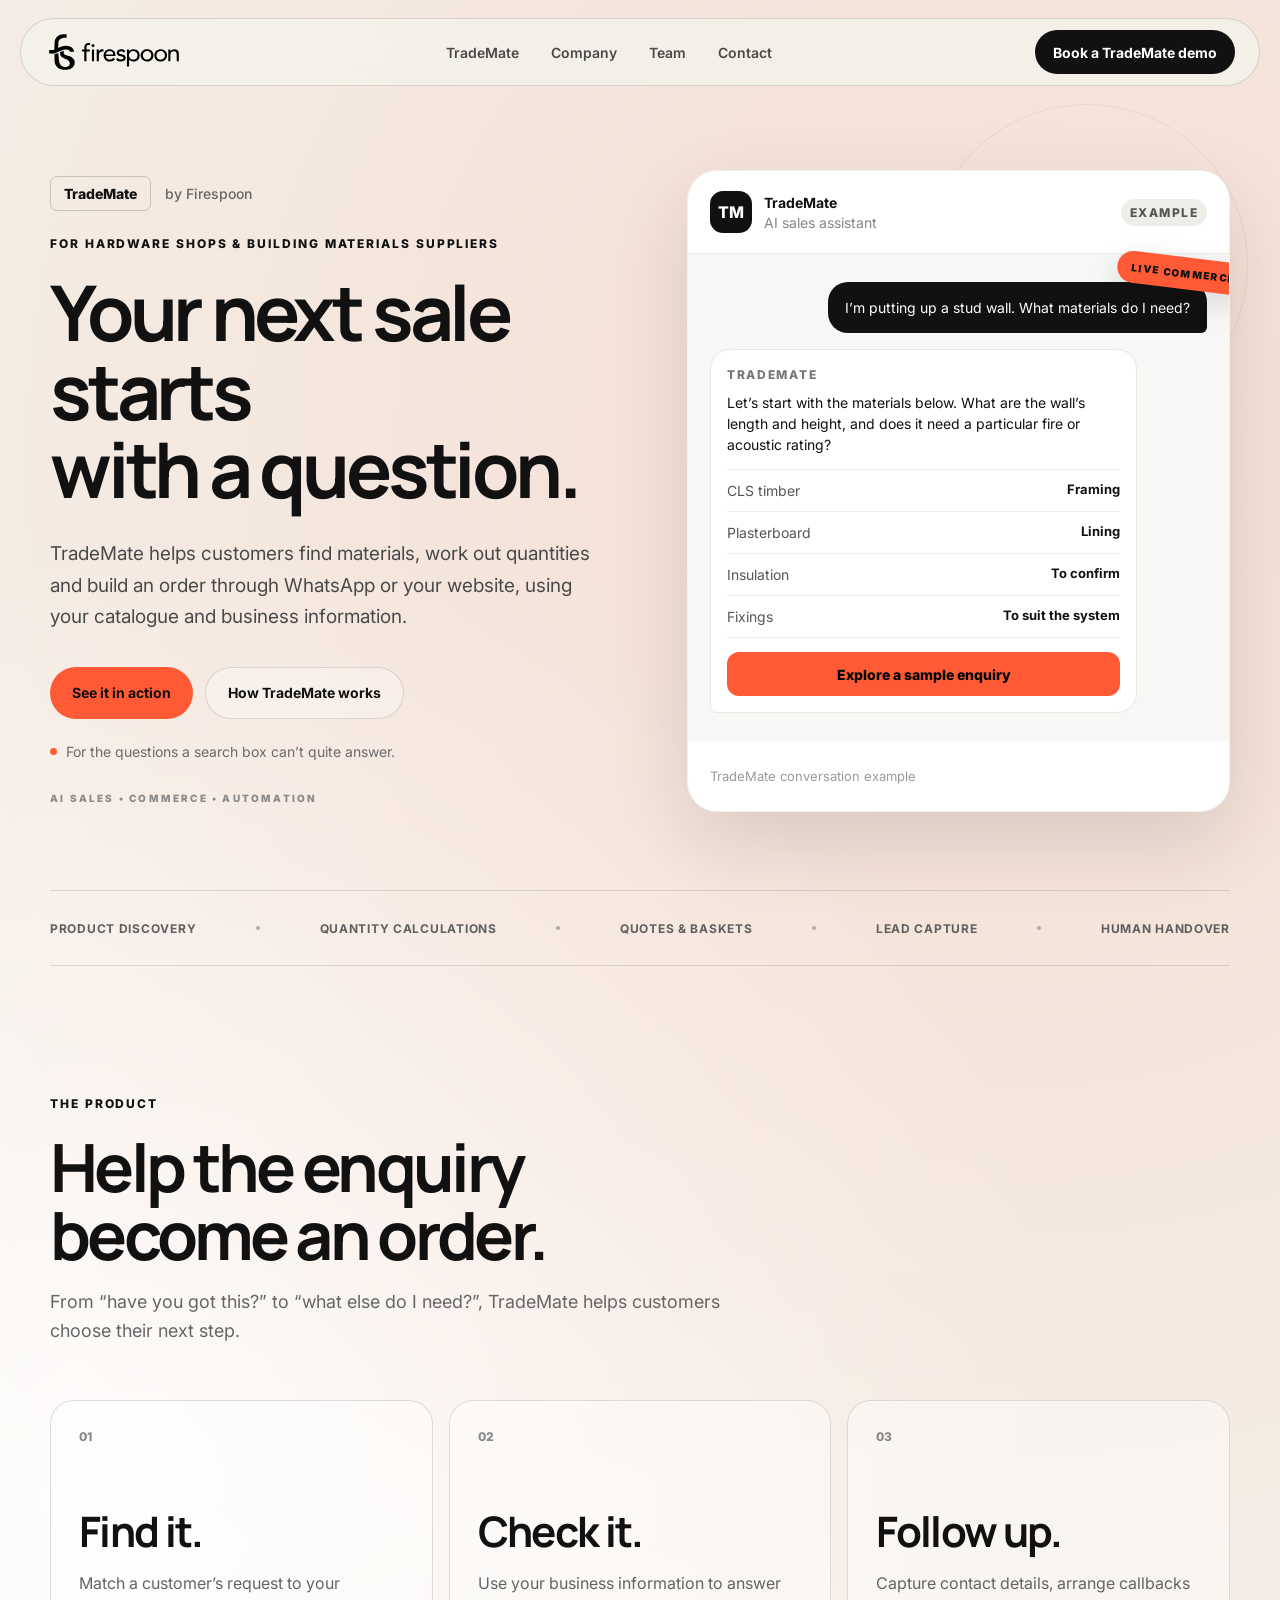
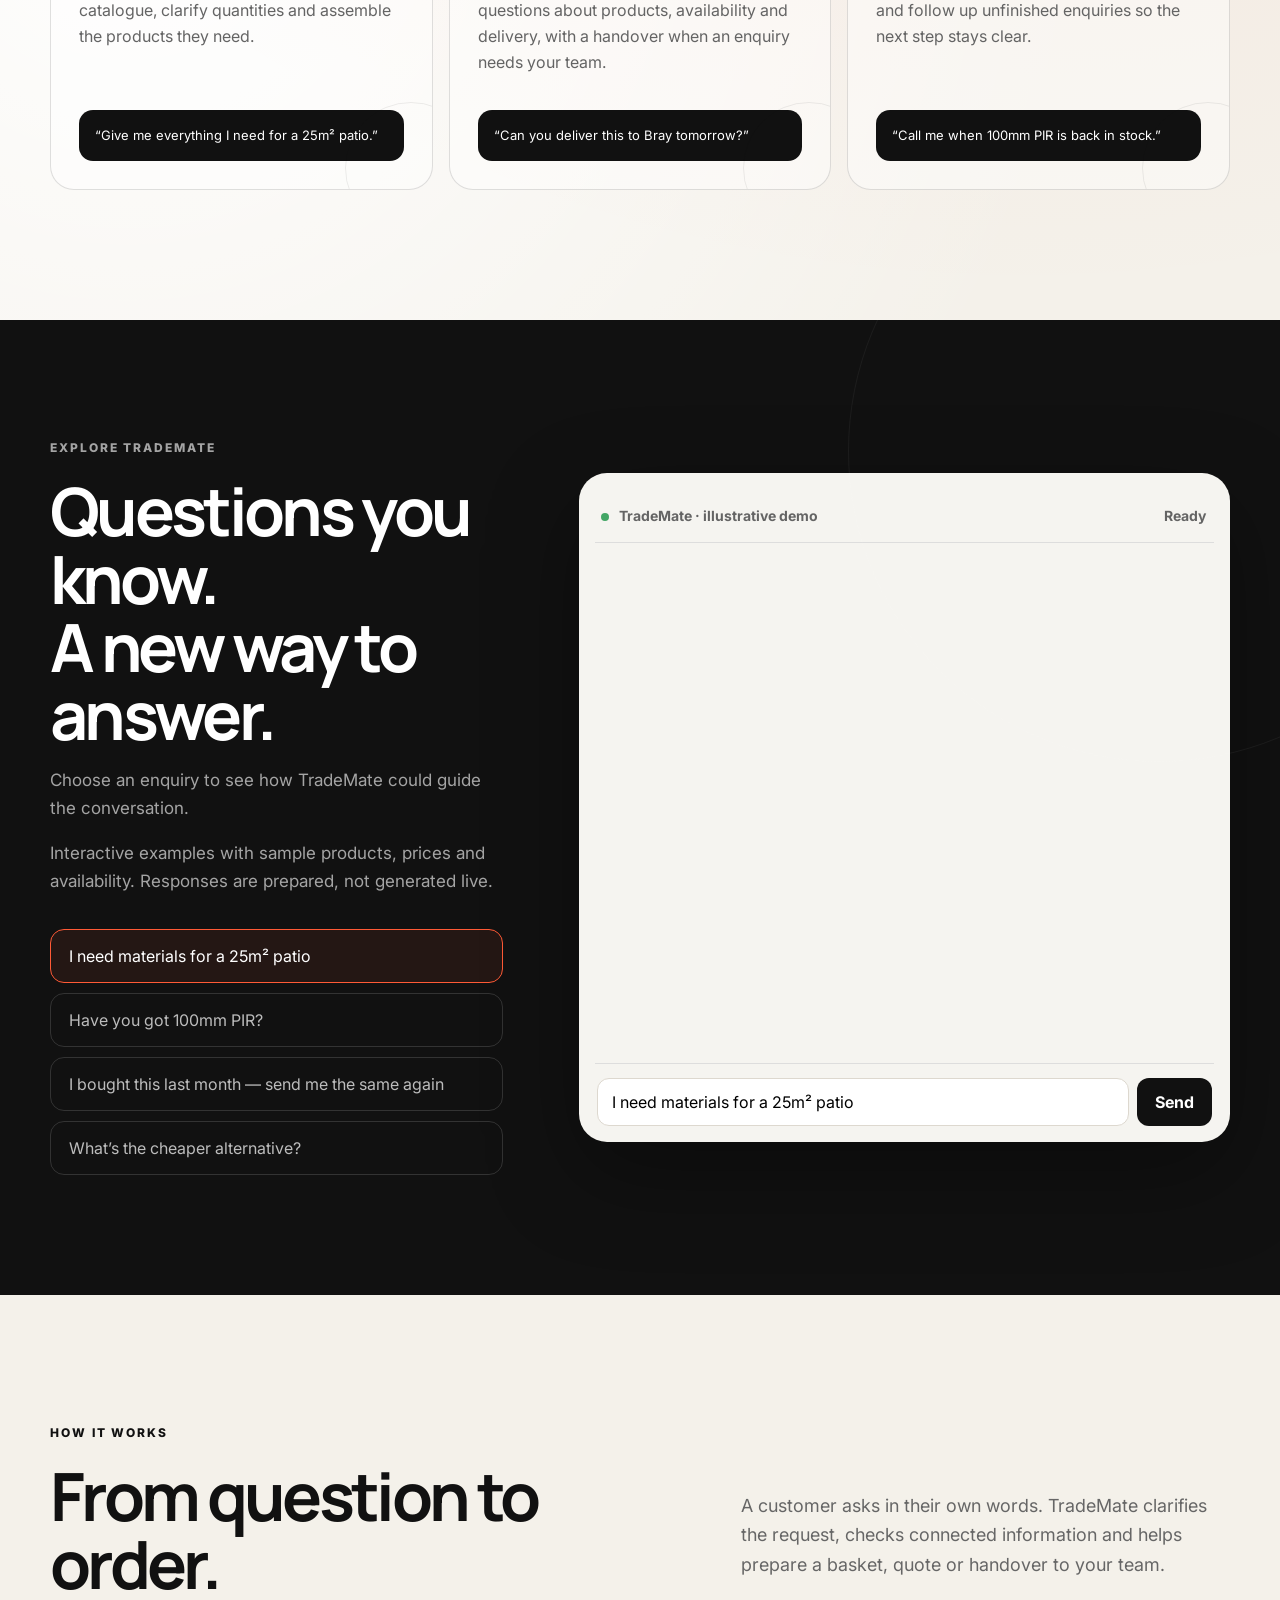
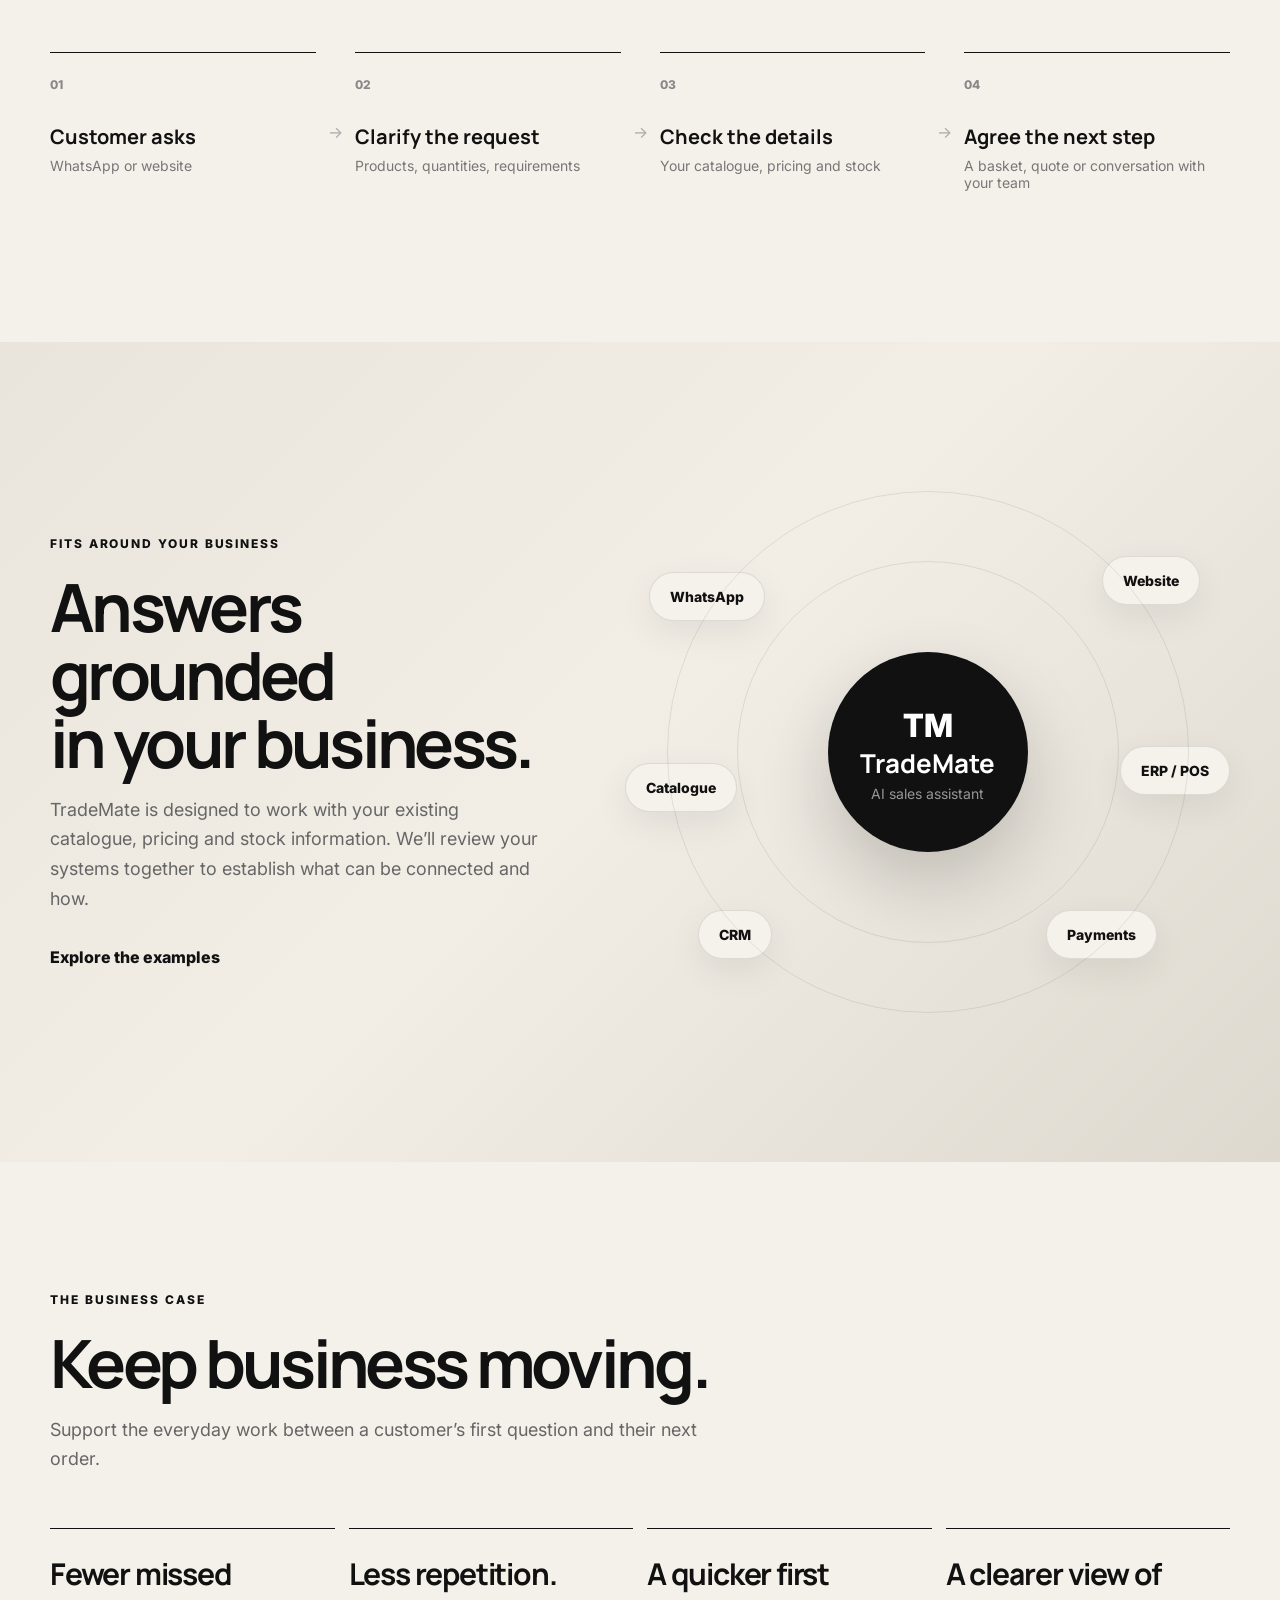
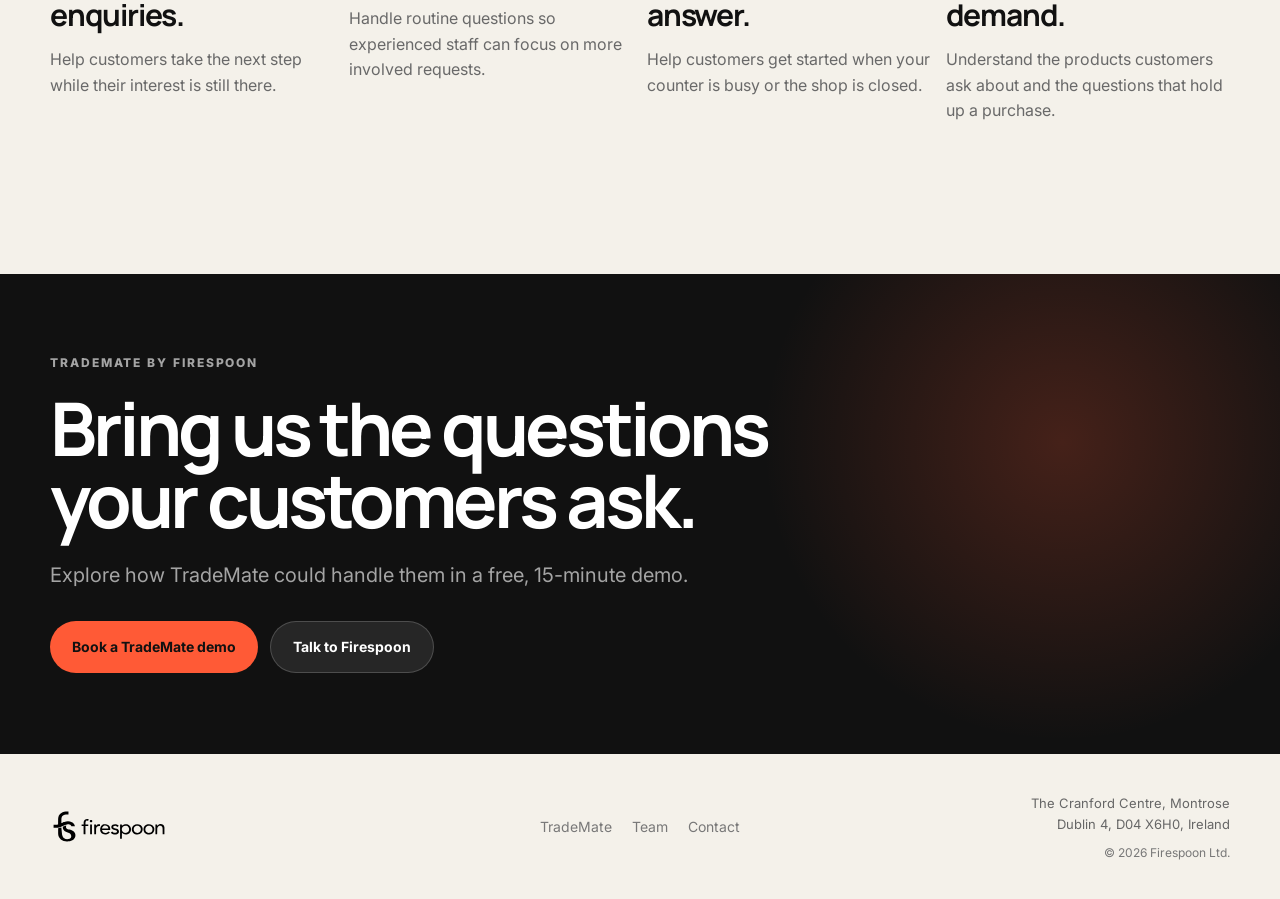
==== trademate/index.html @ 1d1a29d9 "Add files via upload" ====
<!doctype html><html lang="en"><head><meta charset="utf-8"><meta name="viewport" content="width=device-width,initial-scale=1"><title>TradeMate by Firespoon — Make every trade easier</title><meta name="description" content="TradeMate is Firespoon’s AI sales assistant for hardware shops and building materials suppliers. Explore product discovery, enquiries and assisted ordering."><link rel="icon" href="/firespoon-logo.svg" type="image/svg+xml"><link rel="preconnect" href="https://fonts.googleapis.com"><link rel="preconnect" href="https://fonts.gstatic.com" crossorigin><link href="https://fonts.googleapis.com/css2?family=Inter:wght@400;500;600;700;800&family=Manrope:wght@600;700;800&display=swap" rel="stylesheet"><link rel="stylesheet" href="/styles.css"></head><body><a class="skip-link" href="#top">Skip to content</a><header class="site-header"><a class="brand" href="/" aria-label="Firespoon home"><img src="/firespoon-wordmark.svg" alt="Firespoon" width="138" height="43"></a><nav class="nav" aria-label="Primary navigation"><a href="/trademate/">TradeMate</a><a href="/#company">Company</a><a href="/#team">Team</a><a href="/#contact">Contact</a></nav><div class="header-actions"><button class="btn btn-dark btn-small js-open-demo-modal" type="button">Book a TradeMate demo</button><button class="menu-toggle" id="menu-toggle" type="button" aria-label="Toggle navigation" aria-expanded="false" aria-controls="mobile-menu"><span></span><span></span><span></span></button></div><div id="mobile-menu" class="mobile-menu" aria-hidden="true"><nav class="mobile-nav" aria-label="Mobile navigation"><a href="/trademate/" class="mobile-nav-link">TradeMate</a><a href="/#company" class="mobile-nav-link">Company</a><a href="/#team" class="mobile-nav-link">Team</a><a href="/#contact" class="mobile-nav-link">Contact</a><button class="btn btn-accent js-open-demo-modal" type="button">Book a TradeMate demo</button></nav></div></header><main id="top">
    <section class="hero shell product-hero">
      <div class="hero-copy reveal">
        <div class="product-nav"><span class="product-tag">TradeMate</span><a class="product-byline" href="/">by Firespoon</a></div><div class="eyebrow">For hardware shops &amp; building materials suppliers</div>
        <h1>Your next sale starts<br>with a question.</h1>
        <p class="hero-lede">TradeMate helps customers find materials, work out quantities and build an order through WhatsApp or your website, using your catalogue and business information.</p>
        <div class="hero-actions">
          <a class="btn btn-accent" href="#demo">See it in action</a>
          <a class="btn btn-ghost" href="#how">How TradeMate works</a>
        </div>
        <div class="hero-note"><span class="dot"></span> For the questions a search box can’t quite answer.</div>
      </div>

      <div class="conversation-card reveal reveal-delay" aria-label="TradeMate product conversation example">
        <div class="conversation-topbar">
          <div class="conversation-identity">
            <div class="avatar" style="color:white;font-weight:800">TM</div>
            <div><strong>TradeMate</strong><span>AI sales assistant</span></div>
          </div>
          <span class="live-badge">EXAMPLE</span>
        </div>
        <div class="chat-window">
          <div class="bubble customer">I’m putting up a stud wall. What materials do I need?</div>
          <div class="bubble ai">
            <div class="ai-label">TradeMate</div>
            <p>Let’s start with the materials below. What are the wall’s length and height, and does it need a particular fire or acoustic rating?</p>
            <div class="mini-cart">
              <div><span>CLS timber</span><strong>Framing</strong></div>
              <div><span>Plasterboard</span><strong>Lining</strong></div>
              <div><span>Insulation</span><strong>To confirm</strong></div>
              <div><span>Fixings</span><strong>To suit the system</strong></div>
            </div>
            <button class="mini-button" data-scroll-demo type="button">Explore a sample enquiry</button>
          </div>
        </div>
        <div class="chat-input"><span>TradeMate conversation example</span></div>
      </div>
    </section>

    <section class="trust-strip shell" aria-label="TradeMate capabilities">
      <span>Product discovery</span><i></i><span>Quantity calculations</span><i></i><span>Quotes & baskets</span><i></i><span>Lead capture</span><i></i><span>Human handover</span>
    </section>

    <section class="section shell" id="product">
      <div class="section-heading narrow reveal">
        <div class="eyebrow">The product</div>
        <h2>Help the enquiry<br>become an order.</h2>
        <p>From “have you got this?” to “what else do I need?”, TradeMate helps customers choose their next step.</p>
      </div>
      <div class="feature-grid">
        <article class="feature-card reveal">
          <span class="feature-num">01</span>
          <h3>Find it.</h3>
          <p>Match a customer’s request to your catalogue, clarify quantities and assemble the products they need.</p>
          <div class="feature-example">“Give me everything I need for a 25m² patio.”</div>
        </article>
        <article class="feature-card reveal reveal-delay">
          <span class="feature-num">02</span>
          <h3>Check it.</h3>
          <p>Use your business information to answer questions about products, availability and delivery, with a handover when an enquiry needs your team.</p>
          <div class="feature-example">“Can you deliver this to Bray tomorrow?”</div>
        </article>
        <article class="feature-card reveal reveal-delay-2">
          <span class="feature-num">03</span>
          <h3>Follow up.</h3>
          <p>Capture contact details, arrange callbacks and follow up unfinished enquiries so the next step stays clear.</p>
          <div class="feature-example">“Call me when 100mm PIR is back in stock.”</div>
        </article>
      </div>
    </section>

    <section class="demo-section" id="demo">
      <div class="shell demo-shell">
        <div class="demo-copy reveal">
          <div class="eyebrow light">Explore TradeMate</div>
          <h2>Questions you know.<br>A new way to answer.</h2>
          <p>Choose an enquiry to see how TradeMate could guide the conversation.</p>
          <p class="demo-note">Interactive examples with sample products, prices and availability. Responses are prepared, not generated live.</p><div class="prompt-list" role="group" aria-label="Demo prompts">
            <button class="prompt active" data-scenario="patio" type="button">I need materials for a 25m² patio</button>
            <button class="prompt" data-scenario="insulation" type="button">Have you got 100mm PIR?</button>
            <button class="prompt" data-scenario="repeat" type="button">I bought this last month — send me the same again</button>
            <button class="prompt" data-scenario="alternative" type="button">What’s the cheaper alternative?</button>
          </div>
        </div>

        <div class="demo-panel reveal reveal-delay">
          <div class="demo-toolbar">
            <div><span class="status-dot"></span> TradeMate · illustrative demo</div>
            <span id="demo-status">Ready</span>
          </div>
          <div class="demo-chat" id="demo-chat" aria-live="polite"></div>
          <div class="demo-composer">
            <input id="demo-input" type="text" value="I need materials for a 25m² patio" aria-label="Demo question" />
            <button id="demo-send" aria-label="Send demo question" type="button">Send</button>
          </div>
        </div>
      </div>
    </section>

    <section class="section shell" id="how">
      <div class="section-heading split-heading reveal">
        <div>
          <div class="eyebrow">How it works</div>
          <h2>From question to order.</h2>
        </div>
        <p>A customer asks in their own words. TradeMate clarifies the request, checks connected information and helps prepare a basket, quote or handover to your team.</p>
      </div>
      <div class="flow" aria-label="TradeMate workflow">
        <div class="flow-step reveal"><span>01</span><strong>Customer asks</strong><p>WhatsApp or website</p></div>
        <div class="flow-arrow">→</div>
        <div class="flow-step reveal"><span>02</span><strong>Clarify the request</strong><p>Products, quantities, requirements</p></div>
        <div class="flow-arrow">→</div>
        <div class="flow-step reveal"><span>03</span><strong>Check the details</strong><p>Your catalogue, pricing and stock</p></div>
        <div class="flow-arrow">→</div>
        <div class="flow-step reveal"><span>04</span><strong>Agree the next step</strong><p>A basket, quote or conversation with your team</p></div>
      </div>
    </section>

    <section class="systems-section" id="solutions">
      <div class="shell systems-shell">
        <div class="systems-copy reveal">
          <div class="eyebrow">Fits around your business</div>
          <h2>Answers grounded<br>in your business.</h2>
          <p>TradeMate is designed to work with your existing catalogue, pricing and stock information. We’ll review your systems together to establish what can be connected and how.</p>
          <a class="text-link" href="#demo">Explore the examples</a>
        </div>
        <div class="system-map reveal reveal-delay">
          <div class="system-core">
            <span style="font-size:32px;color:white;font-weight:800">TM</span>
            <strong>TradeMate</strong>
            <span>AI sales assistant</span>
          </div>
          <div class="system-node node-1">WhatsApp</div>
          <div class="system-node node-2">Website</div>
          <div class="system-node node-3">Catalogue</div>
          <div class="system-node node-4">ERP / POS</div>
          <div class="system-node node-5">CRM</div>
          <div class="system-node node-6">Payments</div>
        </div>
      </div>
    </section>

    <section class="section shell business-case">
      <div class="section-heading narrow reveal">
        <div class="eyebrow">The business case</div>
        <h2>Keep business moving.</h2>
        <p>Support the everyday work between a customer’s first question and their next order.</p>
      </div>
      <div class="outcome-grid">
        <article class="outcome reveal"><h3>Fewer missed enquiries.</h3><p>Help customers take the next step while their interest is still there.</p></article>
        <article class="outcome reveal reveal-delay"><h3>Less repetition.</h3><p>Handle routine questions so experienced staff can focus on more involved requests.</p></article>
        <article class="outcome reveal reveal-delay-2"><h3>A quicker first answer.</h3><p>Help customers get started when your counter is busy or the shop is closed.</p></article>
        <article class="outcome reveal reveal-delay-3"><h3>A clearer view of demand.</h3><p>Understand the products customers ask about and the questions that hold up a purchase.</p></article>
      </div>
    </section>

    <section class="closing" id="contact">
      <div class="shell closing-inner reveal">
        <div class="eyebrow light">TradeMate by Firespoon</div>
        <h2>Bring us the questions<br>your customers ask.</h2>
        <p>Explore how TradeMate could handle them in a free, 15-minute demo.</p>
        <div class="closing-actions">
          <button class="btn btn-accent js-open-demo-modal" type="button">Book a TradeMate demo</button>
          <a class="btn btn-light" href="mailto:info@firespoon.ie">Talk to Firespoon</a>
        </div>
      </div>
    </section>
  </main><footer class="footer shell"><a class="footer-brand" href="/" aria-label="Firespoon home"><img src="/firespoon-wordmark.svg" alt="Firespoon" width="118" height="37"></a><nav class="footer-nav" aria-label="Footer navigation"><a href="/trademate/">TradeMate</a><a href="/#team">Team</a><a href="mailto:info@firespoon.ie">Contact</a></nav><div class="footer-details"><address>The Cranford Centre, Montrose<br>Dublin 4, D04 X6H0, Ireland</address><p>© <span id="year"></span> Firespoon Ltd.</p></div></footer><dialog class="dialog-native" id="demo-modal" aria-labelledby="modal-title"><div class="modal-content"><button class="modal-close-btn" type="button" aria-label="Close booking form">×</button><div id="form-view"><h2 id="modal-title">See TradeMate at work.</h2><p>Tell us a little about your business. We’ll arrange a free, 15-minute demo.</p><form id="demo-form"><div class="form-group"><label for="name">Full name</label><input id="name" name="name" autocomplete="name" required maxlength="120"></div><div class="form-group"><label for="email">Work email</label><input id="email" name="email" type="email" autocomplete="email" required maxlength="254"></div><div class="form-group"><label for="phone">Phone number</label><input id="phone" name="phone" type="tel" autocomplete="tel" required maxlength="40"></div><div class="form-group"><label for="company-input">Business name</label><input id="company-input" name="company" autocomplete="organization" required maxlength="200"></div><button class="modal-submit-btn" id="submit-btn" type="submit">Request a TradeMate demo</button><p id="form-status" role="status"></p><p class="privacy-note">Your details will be sent to Firespoon to arrange your demo. Prefer email? <a href="mailto:info@firespoon.ie">info@firespoon.ie</a></p></form></div><div id="success-view" hidden><h2>Thank you.</h2><p>We’ve received your request. The Firespoon team will contact you to arrange a TradeMate demo.</p><button class="btn btn-dark" id="modal-done-btn" type="button">Done</button></div></div></dialog><script src="/site.js" defer></script><script src="/demo.js" defer></script></body></html>
---- styles.css ----
:root {
  --ink: #111111;
  --muted: #686868;
  --paper: #f4f1ea;
  --paper-2: #ebe7de;
  --white: #ffffff;
  --accent: #ff5a36;
  --accent-deep: #eb4622;
  --line: rgba(17,17,17,.13);
  --dark-line: rgba(255,255,255,.16);
  --radius: 24px;
  --shadow: 0 30px 80px rgba(17,17,17,.12);
}

* { box-sizing: border-box; }
html { scroll-behavior: smooth; }
body {
  margin: 0;
  color: var(--ink);
  background: var(--paper);
  font-family: Inter, system-ui, -apple-system, BlinkMacSystemFont, "Segoe UI", sans-serif;
  -webkit-font-smoothing: antialiased;
}
button, input { font: inherit; }
a { color: inherit; text-decoration: none; }
img { display: block; max-width: 100%; }
.shell { width: min(1180px, calc(100% - 48px)); margin: 0 auto; }

.site-header {
  width: min(1240px, calc(100% - 36px));
  margin: 18px auto 0;
  display: flex;
  align-items: center;
  justify-content: space-between;
  min-height: 68px;
  padding: 0 24px;
  border: 1px solid var(--line);
  background: rgba(244,241,234,.92);
  backdrop-filter: blur(18px);
  -webkit-backdrop-filter: blur(18px);
  border-radius: 999px;
  position: sticky;
  top: 14px;
  z-index: 100;
}
.brand {
  display: flex;
  align-items: center;
  flex-shrink: 0;
}
.brand img {
  width: 138px;
  height: auto;
  display: block;
}
.nav {
  display: flex;
  justify-content: center;
  gap: 32px;
  font-size: 14px;
  font-weight: 600;
}
.nav a {
  opacity: .75;
  transition: opacity .2s ease, color .2s ease;
}
.nav a:hover {
  opacity: 1;
  color: var(--accent-deep);
}

.header-actions {
  display: flex;
  align-items: center;
  gap: 12px;
}

/* Hamburger Toggle Button */
.menu-toggle {
  display: none;
  width: 44px;
  height: 44px;
  border-radius: 50%;
  border: 1px solid var(--line);
  background: rgba(255, 255, 255, 0.7);
  cursor: pointer;
  padding: 0;
  align-items: center;
  justify-content: center;
  flex-direction: column;
  gap: 5px;
  transition: background 0.2s ease, transform 0.2s ease;
  z-index: 102;
}
.menu-toggle:hover {
  background: #ffffff;
  transform: scale(1.04);
}
.menu-toggle span {
  display: block;
  width: 20px;
  height: 2px;
  background: var(--ink);
  border-radius: 2px;
  transition: transform 0.25s ease, opacity 0.2s ease;
}
.menu-toggle.is-active span:nth-child(1) {
  transform: translateY(7px) rotate(45deg);
}
.menu-toggle.is-active span:nth-child(2) {
  opacity: 0;
  transform: scaleX(0);
}
.menu-toggle.is-active span:nth-child(3) {
  transform: translateY(-7px) rotate(-45deg);
}

/* Mobile Dropdown Menu */
.mobile-menu {
  position: absolute;
  top: calc(100% + 10px);
  left: 0;
  right: 0;
  background: rgba(244, 241, 234, 0.98);
  backdrop-filter: blur(20px);
  -webkit-backdrop-filter: blur(20px);
  border: 1px solid var(--line);
  border-radius: 24px;
  padding: 22px 20px;
  box-shadow: 0 25px 60px rgba(17, 17, 17, 0.16);
  opacity: 0;
  visibility: hidden;
  transform: translateY(-12px);
  transition: opacity 0.25s ease, transform 0.25s cubic-bezier(0.16, 1, 0.3, 1), visibility 0.25s ease;
  pointer-events: none;
  z-index: 101;
}
.mobile-menu.active {
  opacity: 1;
  visibility: visible;
  transform: translateY(0);
  pointer-events: auto;
}
.mobile-nav {
  display: flex;
  flex-direction: column;
  gap: 8px;
}
.mobile-nav a {
  font-size: 16px;
  font-weight: 700;
  padding: 10px 14px;
  border-radius: 12px;
  color: var(--ink);
  transition: background 0.2s ease, color 0.2s ease;
}
.mobile-nav a:hover {
  background: rgba(17, 17, 17, 0.06);
  color: var(--accent-deep);
}

.btn {
  display: inline-flex;
  align-items: center;
  justify-content: center;
  min-height: 52px;
  padding: 0 22px;
  border-radius: 999px;
  font-size: 14px;
  font-weight: 700;
  border: none;
  cursor: pointer;
  transition: transform .2s ease, background .2s ease, border-color .2s ease;
}
.btn:hover { transform: translateY(-2px); }
.btn-dark { background: var(--ink); color: white; }
.btn-small { min-height: 44px; padding: 0 18px; }
.btn-accent { background: var(--accent); color: #111; }
.btn-accent:hover { background: var(--accent-deep); }
.btn-ghost { border: 1px solid var(--line); background: rgba(255,255,255,.28); }
.btn-light { background: rgba(255,255,255,.09); color: white; border: 1px solid rgba(255,255,255,.18); }

.hero {
  display: grid;
  grid-template-columns: 1.02fr .98fr;
  gap: 72px;
  min-height: 760px;
  align-items: center;
  padding: 84px 0 78px;
}
.eyebrow {
  font-size: 12px;
  text-transform: uppercase;
  letter-spacing: .16em;
  font-weight: 800;
  margin-bottom: 22px;
}
.eyebrow.light { color: rgba(255,255,255,.62); }
.hero h1, .section-heading h2, .demo-copy h2, .systems-copy h2, .closing h2 {
  font-family: Manrope, Inter, sans-serif;
  letter-spacing: -.055em;
  margin: 0;
}
.hero h1 {
  font-size: clamp(62px, 7vw, 104px);
  line-height: .92;
  max-width: 720px;
}
.hero-lede {
  max-width: 640px;
  font-size: 19px;
  line-height: 1.65;
  color: #494949;
  margin: 30px 0 0;
}
.hero-actions { display: flex; gap: 12px; margin-top: 34px; }
.hero-note { margin-top: 24px; color: #6a6a6a; font-size: 13px; display: flex; gap: 9px; align-items: center; }
.dot { width: 7px; height: 7px; background: var(--accent); border-radius: 50%; }

.conversation-card {
  background: var(--white);
  border-radius: 30px;
  box-shadow: var(--shadow);
  overflow: hidden;
  border: 1px solid rgba(17,17,17,.06);
}
.conversation-topbar { display: flex; align-items: center; justify-content: space-between; padding: 20px 22px; border-bottom: 1px solid #ededed; }
.conversation-identity { display: flex; align-items: center; gap: 12px; }
.avatar {
  width: 42px;
  height: 42px;
  border-radius: 13px;
  background: #111111;
  padding: 8px;
  display: flex;
  align-items: center;
  justify-content: center;
  overflow: hidden;
  flex-shrink: 0;
}
.avatar img {
  width: 24px;
  height: 24px;
  display: block;
  filter: invert(1);
  object-fit: contain;
}
.conversation-identity strong, .conversation-identity span { display: block; }
.conversation-identity strong { font-size: 14px; }
.conversation-identity span { font-size: 12px; color: #858585; margin-top: 3px; }
.live-badge { background: #eaf7ee; color: #277143; font-size: 10px; letter-spacing: .12em; font-weight: 800; padding: 6px 9px; border-radius: 999px; }
.chat-window { background: #f7f7f5; min-height: 470px; padding: 28px 22px; display: flex; flex-direction: column; gap: 16px; }
.bubble { max-width: 86%; border-radius: 20px; padding: 15px 17px; font-size: 14px; line-height: 1.5; }
.bubble.customer { align-self: flex-end; background: #111; color: white; border-bottom-right-radius: 6px; }
.bubble.ai { background: white; border: 1px solid #e8e8e5; border-bottom-left-radius: 6px; padding: 16px; }
.bubble.ai p { margin: 8px 0 14px; }
.ai-label { color: #777; font-size: 10px; text-transform: uppercase; letter-spacing: .14em; font-weight: 800; }
.mini-cart { border-top: 1px solid #eee; }
.mini-cart div { display: flex; justify-content: space-between; gap: 12px; padding: 10px 0; border-bottom: 1px solid #eee; }
.mini-cart span { color: #555; }
.mini-cart strong { font-size: 13px; white-space: nowrap; }
.mini-button { border: 0; width: 100%; margin-top: 14px; background: var(--accent); min-height: 44px; border-radius: 12px; font-weight: 800; cursor: pointer; display: flex; justify-content: space-between; align-items: center; padding: 0 15px; }
.chat-input { height: 70px; display: flex; align-items: center; justify-content: space-between; padding: 0 18px 0 22px; color: #9a9a9a; font-size: 13px; }
.send-arrow { width: 34px; height: 34px; background: #111; color: white; border-radius: 50%; display: grid; place-items: center; font-size: 18px; }

.trust-strip { border-top: 1px solid var(--line); border-bottom: 1px solid var(--line); min-height: 76px; display: flex; justify-content: space-between; align-items: center; gap: 16px; color: #5f5f5f; font-size: 12px; font-weight: 700; text-transform: uppercase; letter-spacing: .06em; }
.trust-strip i { width: 4px; height: 4px; border-radius: 50%; background: #aaa; }

.section { padding: 130px 0; }
.section-heading { margin-bottom: 54px; }
.section-heading.narrow { max-width: 760px; }
.section-heading h2, .systems-copy h2 { font-size: clamp(48px, 5.2vw, 76px); line-height: 1.02; }
.section-heading p, .systems-copy p { color: #666; font-size: 18px; line-height: 1.65; max-width: 700px; }
.feature-grid { display: grid; grid-template-columns: repeat(3,1fr); gap: 16px; }
.feature-card { background: rgba(255,255,255,.45); border: 1px solid var(--line); border-radius: var(--radius); padding: 28px; min-height: 390px; display: flex; flex-direction: column; }
.feature-num { font-size: 11px; font-weight: 800; color: #888; }
.feature-card h3 { font-family: Manrope, sans-serif; font-size: 42px; letter-spacing: -.04em; margin: 58px 0 10px; }
.feature-card p { color: #646464; line-height: 1.65; margin: 0; }
.feature-example { margin-top: auto; background: #111; color: white; border-radius: 14px; padding: 16px; font-size: 13px; line-height: 1.45; }

.demo-section { background: #111; color: white; padding: 120px 0; }
.demo-shell { display: grid; grid-template-columns: .82fr 1.18fr; gap: 76px; align-items: center; }
.demo-copy h2 { font-size: clamp(48px, 5.2vw, 74px); line-height: 1.02; }
.demo-copy > p { color: rgba(255,255,255,.62); font-size: 17px; line-height: 1.65; max-width: 520px; }
.prompt-list { display: grid; gap: 10px; margin-top: 34px; }
.prompt { color: rgba(255,255,255,.72); text-align: left; background: transparent; border: 1px solid rgba(255,255,255,.14); padding: 16px 18px; border-radius: 14px; cursor: pointer; transition: .2s ease; }
.prompt:hover, .prompt.active { border-color: var(--accent); color: white; background: rgba(255,90,54,.08); }
.demo-panel { background: #f5f4f0; color: #111; border-radius: 28px; padding: 16px; box-shadow: 0 32px 90px rgba(0,0,0,.34); }
.demo-toolbar { height: 54px; border-bottom: 1px solid #ddd; display: flex; align-items: center; justify-content: space-between; padding: 0 8px 0 6px; font-size: 12px; font-weight: 700; color: #646464; }
.status-dot { display: inline-block; width: 8px; height: 8px; border-radius: 50%; background: #43a665; margin-right: 7px; }
.demo-chat { min-height: 520px; padding: 24px 8px; display: flex; flex-direction: column; gap: 14px; overflow: hidden; }
.demo-msg { max-width: 88%; padding: 14px 16px; border-radius: 17px; font-size: 14px; line-height: 1.55; animation: msgIn .3s ease both; }
.demo-msg.user { align-self: flex-end; background: #111; color: white; border-bottom-right-radius: 5px; }
.demo-msg.bot { background: white; border: 1px solid #e4e1da; border-bottom-left-radius: 5px; }
.demo-msg .answer-title { font-weight: 800; margin-bottom: 7px; }
.demo-msg .answer-note { color: #666; margin-top: 8px; font-size: 12px; }
.demo-result { margin-top: 11px; border-top: 1px solid #ece8e0; }
.demo-result div { display: flex; justify-content: space-between; gap: 14px; padding: 9px 0; border-bottom: 1px solid #ece8e0; }
.demo-result strong { white-space: nowrap; }
.demo-cta { margin-top: 12px; background: var(--accent); padding: 11px 13px; border-radius: 10px; font-weight: 800; display: flex; justify-content: space-between; }
.demo-composer { display: flex; gap: 8px; border-top: 1px solid #ddd; padding: 14px 2px 0; }
.demo-composer input { flex: 1; border: 1px solid #ddd8cf; background: white; min-height: 48px; border-radius: 12px; padding: 0 14px; outline: none; }
.demo-composer input:focus { border-color: #aaa; }
.demo-composer button { border: 0; border-radius: 12px; background: #111; color: white; padding: 0 18px; font-weight: 700; cursor: pointer; }
@keyframes msgIn { from { opacity: 0; transform: translateY(8px); } to { opacity: 1; transform: none; } }

.split-heading { display: grid; grid-template-columns: 1fr .8fr; gap: 80px; align-items: end; }
.flow { display: grid; grid-template-columns: 1fr auto 1fr auto 1fr auto 1fr; gap: 12px; align-items: stretch; }
.flow-step { border-top: 1px solid #111; padding-top: 20px; min-height: 160px; }
.flow-step span { font-size: 11px; color: #888; font-weight: 800; }
.flow-step strong { display: block; font-family: Manrope, sans-serif; font-size: 20px; margin-top: 30px; }
.flow-step p { margin: 7px 0 0; color: #777; font-size: 13px; }
.flow-arrow { align-self: center; color: #aaa; }

.systems-section { background: #e7e3da; padding: 130px 0; overflow: hidden; }
.systems-shell { display: grid; grid-template-columns: .9fr 1.1fr; gap: 80px; align-items: center; }
.text-link { font-weight: 800; display: inline-flex; gap: 10px; margin-top: 16px; }
.system-map { position: relative; min-height: 560px; }
.system-core { position: absolute; width: 200px; height: 200px; background: #111; color: white; border-radius: 50%; left: 50%; top: 50%; transform: translate(-50%,-50%); display: flex; flex-direction: column; align-items: center; justify-content: center; box-shadow: 0 30px 70px rgba(17,17,17,.19); z-index: 2; }
.system-core img { width: 46px; height: 46px; filter: invert(1); margin-bottom: 12px; object-fit: contain; }
.system-core strong { font-family: Manrope, sans-serif; font-size: 20px; }
.system-core span { margin-top: 4px; color: rgba(255,255,255,.56); font-size: 11px; }
.system-node { position: absolute; background: #f5f2eb; border: 1px solid rgba(17,17,17,.1); border-radius: 999px; padding: 15px 20px; font-size: 13px; font-weight: 800; box-shadow: 0 12px 35px rgba(17,17,17,.07); }
.node-1 { left: 4%; top: 18%; }
.node-2 { right: 5%; top: 15%; }
.node-3 { left: 0; top: 52%; }
.node-4 { right: 0; top: 49%; }
.node-5 { left: 12%; bottom: 13%; }
.node-6 { right: 12%; bottom: 13%; }
.system-map:before, .system-map:after { content:""; position:absolute; left:50%; top:50%; transform:translate(-50%,-50%); border:1px solid rgba(17,17,17,.09); border-radius:50%; }
.system-map:before { width: 380px; height: 380px; }
.system-map:after { width: 520px; height: 520px; }

.business-case { padding-bottom: 150px; }
.outcome-grid { display: grid; grid-template-columns: repeat(4,1fr); gap: 14px; }
.outcome { border-top: 1px solid #111; padding-top: 24px; }
.outcome h3 { font-family: Manrope, sans-serif; font-size: 30px; letter-spacing: -.04em; margin: 0 0 12px; }
.outcome p { margin: 0; color: #696969; line-height: 1.6; }

.closing { background: #111; color: white; }
.closing-inner { min-height: 650px; display: flex; flex-direction: column; justify-content: center; align-items: flex-start; }
.closing h2 { font-size: clamp(54px, 6vw, 90px); line-height: .98; max-width: 1040px; }
.closing p { color: rgba(255,255,255,.62); font-size: 20px; margin: 26px 0 0; }
.closing-actions { display: flex; gap: 12px; margin-top: 34px; }

.footer { min-height: 145px; display: grid; grid-template-columns: 1fr 1fr 1fr; align-items: center; color: #787878; font-size: 12px; }
.footer-brand img { width: 118px; height: auto; }
.footer p:nth-child(2) { text-align: center; }
.footer p:last-child { text-align: right; }

.reveal { opacity: 0; transform: translateY(16px); transition: opacity .7s ease, transform .7s ease; }
.reveal.visible { opacity: 1; transform: none; }
.reveal-delay { transition-delay: .08s; }
.reveal-delay-2 { transition-delay: .16s; }
.reveal-delay-3 { transition-delay: .24s; }

@media (max-width: 980px) {
  .site-header { padding: 0 18px; min-height: 62px; }
  .nav { display: none; }
  .menu-toggle { display: inline-flex; }
  .hero { grid-template-columns: 1fr; gap: 54px; min-height: auto; padding-top: 60px; }
  .conversation-card { max-width: 650px; }
  .feature-grid, .outcome-grid { grid-template-columns: 1fr 1fr; }
  .demo-shell, .systems-shell, .split-heading { grid-template-columns: 1fr; }
  .flow { grid-template-columns: 1fr 1fr; }
  .flow-arrow { display: none; }
  .demo-shell { gap: 48px; }
  .systems-shell { gap: 38px; }
}

@media (max-width: 680px) {
  .shell { width: min(100% - 28px, 1180px); }
  .site-header { width: calc(100% - 20px); margin-top: 10px; top: 8px; min-height: 56px; padding: 0 14px; }
  .brand img { width: 116px; }
  .header-actions .btn-small { display: none; }
  .menu-toggle { width: 40px; height: 40px; }
  .hero { padding: 52px 0 46px; }
  .hero h1 { font-size: clamp(48px, 15vw, 72px); }
  .hero-lede { font-size: 16px; }
  .hero-actions, .closing-actions { flex-direction: column; align-items: stretch; }
  .hero-actions .btn, .closing-actions .btn { width: 100%; }
  .conversation-card { border-radius: 20px; }
  .chat-window { min-height: 430px; }
  .trust-strip { overflow-x: auto; justify-content: flex-start; white-space: nowrap; padding: 0 2px; }
  .section, .systems-section, .demo-section { padding: 90px 0; }
  .section-heading h2, .systems-copy h2, .demo-copy h2 { font-size: 44px; }
  .feature-grid, .outcome-grid, .flow { grid-template-columns: 1fr; }
  .feature-card { min-height: 330px; }
  .demo-chat { min-height: 470px; }
  .demo-composer input { min-width: 0; }
  .system-map { min-height: 440px; transform: scale(.88); margin-inline: -20px; }
  .system-map:before { width: 320px; height: 320px; }
  .system-map:after { width: 430px; height: 430px; }
  .system-core { width: 170px; height: 170px; }
  .system-node { padding: 12px 15px; font-size: 11px; }
  .closing-inner { min-height: 560px; }
  .closing h2 { font-size: 46px; }
  .footer { grid-template-columns: 1fr; gap: 10px; padding: 30px 0; }
  .footer p:nth-child(2), .footer p:last-child { text-align: left; margin: 0; }
}

@media (prefers-reduced-motion: reduce) {
  * { scroll-behavior: auto !important; }
  .reveal { opacity: 1; transform: none; transition: none; }
}

/* v2 visual polish */
body{background:
 radial-gradient(circle at 80% 8%, rgba(255,90,54,.13), transparent 27%),
 radial-gradient(circle at 10% 26%, rgba(255,255,255,.95), transparent 22%),
 var(--paper);}
.hero{position:relative;}
.hero:before{content:"";position:absolute;inset:18px -18px auto auto;width:320px;height:320px;border-radius:50%;border:1px solid rgba(17,17,17,.06);z-index:-1;}
.hero-copy:after{content:"AI SALES • COMMERCE • AUTOMATION";display:inline-block;margin-top:32px;font-size:10px;font-weight:850;letter-spacing:.22em;color:#8a8a8a;}
.conversation-card{transform:rotate(1.2deg);position:relative;}
.conversation-card:before{content:"LIVE COMMERCE";position:absolute;right:-20px;top:86px;transform:rotate(7deg);z-index:5;background:var(--accent);padding:10px 14px;border-radius:999px;font-size:10px;font-weight:900;letter-spacing:.14em;box-shadow:0 10px 30px rgba(0,0,0,.12);}
.feature-card{position:relative;overflow:hidden;transition:transform .25s ease,background .25s ease;}
.feature-card:hover{transform:translateY(-8px);background:white;}
.feature-card:after{content:"";position:absolute;width:130px;height:130px;border-radius:50%;border:1px solid rgba(17,17,17,.07);right:-45px;bottom:-45px;}
.demo-section{position:relative;overflow:hidden;}
.demo-section:before{content:"";position:absolute;width:620px;height:620px;border-radius:50%;border:1px solid rgba(255,255,255,.05);right:-190px;top:-180px;}
.demo-panel{transform:rotate(-.55deg);}
.systems-section{background:linear-gradient(135deg,#e9e5dc 0%,#f2eee6 48%,#ded9cf 100%);}
.closing{background:radial-gradient(circle at 83% 35%,rgba(255,90,54,.22),transparent 27%),#111;}
@media(max-width:980px){.conversation-card,.demo-panel{transform:none}.conversation-card:before{right:12px;top:76px}}

/* --- Modal Overlay & Form --- */
.modal-overlay {
  position: fixed;
  inset: 0;
  width: 100%;
  height: 100%;
  background: rgba(17, 17, 17, 0.68);
  backdrop-filter: blur(10px);
  -webkit-backdrop-filter: blur(10px);
  display: flex;
  justify-content: center;
  align-items: center;
  z-index: 1000;
  opacity: 0;
  visibility: hidden;
  transition: opacity 0.25s ease, visibility 0.25s ease;
  padding: 16px;
}
.modal-overlay.active {
  opacity: 1;
  visibility: visible;
}
.modal-content {
  background: var(--white);
  border: 1px solid rgba(17, 17, 17, 0.1);
  border-radius: 28px;
  padding: 38px 34px;
  width: 100%;
  max-width: 480px;
  position: relative;
  box-shadow: 0 32px 90px rgba(0, 0, 0, 0.28);
  transform: scale(0.96) translateY(10px);
  transition: transform 0.25s cubic-bezier(0.16, 1, 0.3, 1);
}
.modal-overlay.active .modal-content {
  transform: scale(1) translateY(0);
}
.modal-content h2 {
  font-family: Manrope, Inter, sans-serif;
  font-size: 26px;
  letter-spacing: -0.04em;
  margin: 0 0 8px;
  color: var(--ink);
  text-align: center;
}
.modal-content p {
  color: var(--muted);
  font-size: 14px;
  line-height: 1.5;
  text-align: center;
  margin: 0 0 22px;
}
.modal-close-btn {
  position: absolute;
  top: 18px;
  right: 18px;
  width: 36px;
  height: 36px;
  border-radius: 50%;
  border: 1px solid var(--line);
  background: #f7f7f5;
  color: var(--ink);
  font-size: 20px;
  display: grid;
  place-items: center;
  cursor: pointer;
  transition: background 0.2s ease, transform 0.2s ease;
}
.modal-close-btn:hover {
  background: #ebe7de;
  transform: scale(1.05);
}
.form-group {
  margin-bottom: 15px;
  text-align: left;
}
.form-group label {
  display: block;
  margin-bottom: 6px;
  font-size: 12px;
  font-weight: 700;
  text-transform: uppercase;
  letter-spacing: 0.05em;
  color: #444;
}
.form-group input {
  width: 100%;
  min-height: 46px;
  padding: 0 16px;
  background: #fbfaf8;
  border: 1px solid #dcd8cf;
  border-radius: 12px;
  color: var(--ink);
  font-size: 14px;
  outline: none;
  transition: border-color 0.2s ease, box-shadow 0.2s ease, background 0.2s ease;
}
.form-group input:focus {
  border-color: var(--accent);
  box-shadow: 0 0 0 3px rgba(255, 90, 54, 0.15);
  background: #ffffff;
}
.modal-submit-btn {
  width: 100%;
  min-height: 50px;
  border: none;
  background: var(--ink);
  color: #ffffff;
  border-radius: 999px;
  font-size: 15px;
  font-weight: 700;
  cursor: pointer;
  margin-top: 10px;
  transition: background 0.2s ease, transform 0.2s ease;
}
.modal-submit-btn:hover {
  background: #2a2a2a;
  transform: translateY(-1px);
}
.modal-submit-btn:disabled {
  opacity: 0.6;
  cursor: not-allowed;
  transform: none;
}
.form-status {
  text-align: center;
  margin-top: 12px;
  font-size: 13px;
  min-height: 1.2em;
  color: #555;
}
.form-status.error {
  color: #d32f2f;
  font-weight: 600;
}
.success-box {
  text-align: center;
  padding: 24px 0 12px;
}
.success-icon {
  width: 54px;
  height: 54px;
  background: #eaf7ee;
  color: #277143;
  border-radius: 50%;
  display: grid;
  place-items: center;
  margin: 0 auto 16px;
  font-size: 24px;
  font-weight: 800;
}

html{scroll-padding-top:110px}a:focus-visible,button:focus-visible,input:focus-visible{outline:3px solid #e54a25;outline-offset:4px}.reveal{opacity:1;transform:none}.skip-link{position:absolute;top:-90px;left:20px;background:white;color:#111;padding:15px;z-index:200}.skip-link:focus{top:12px}.company-hero{padding:110px 0 105px;max-width:1180px}.company-hero h1{font-family:Manrope,Inter,sans-serif;font-size:clamp(48px,7.5vw,100px);line-height:1.03;letter-spacing:-.055em;max-width:1000px;margin:0}.company-hero h1 em{font-style:normal;color:#e64b29}.company-hero p{font-size:21px;line-height:1.65;max-width:670px;color:#555;margin:30px 0}.product-intro{background:#111;color:#fff;padding:85px 0}.product-intro-grid{display:grid;grid-template-columns:1fr 1fr;gap:70px;align-items:center}.product-name{font-family:Manrope,Inter,sans-serif;font-size:clamp(45px,6vw,78px);font-weight:800;letter-spacing:-.05em;line-height:1.1;margin:16px 0}.product-intro p{font-size:18px;line-height:1.7;color:#bcbcbc;max-width:500px}.product-intro h3{font-size:28px;line-height:1.25;letter-spacing:-.03em}.product-intro .conversation-card{color:#111;box-shadow:none}.product-intro .chat-window{min-height:280px}.product-intro .hero-actions{flex-wrap:wrap}.product-byline{font-size:14px;color:#666;letter-spacing:0;font-weight:500}.product-intro .product-byline{color:#bcbcbc}.principles{display:grid;grid-template-columns:repeat(3,1fr);gap:35px;margin-top:45px}.principles article{border-top:1px solid #bbb;padding-top:23px}.principles h3{font-size:24px;letter-spacing:-.03em}.principles p{font-size:16px;line-height:1.7;color:#666}.team-section{padding:95px 0;background:#e7e3da}.team-grid{display:grid;grid-template-columns:repeat(3,minmax(0,1fr));gap:40px}.team-card{border-top:1px solid #c5c0b6;padding:28px 0 14px}.team-card h3{font-size:25px;letter-spacing:-.04em;margin:0 0 8px}.team-role{font-size:14px;font-weight:600;color:#555}.team-card p{font-size:16px;line-height:1.6;color:#686868}.company-contact{padding:90px 0}.company-contact h2{font-size:clamp(35px,5vw,60px);letter-spacing:-.05em;margin:0 0 20px}.company-contact p{font-size:18px;color:#666}.product-nav{display:flex;align-items:center;gap:14px;margin-bottom:25px;flex-wrap:wrap}.product-tag{font-size:14px;font-weight:800;border:1px solid #c8c3b9;padding:8px 13px;border-radius:7px}.product-hero h1{font-size:clamp(48px,6vw,84px);line-height:1.02}.live-badge{font-size:12px;background:#efede7;color:#555}.ai-label,.feature-num,.flow-step span,.scene-caption{font-size:12px}.conversation-identity span,.system-core span,.system-node,.demo-toolbar{font-size:14px}.scene-caption{color:#777;margin-top:15px;line-height:1.6}.demo-composer{flex-wrap:wrap}.demo-composer input{min-width:160px}.footer{gap:24px}.footer-nav{display:flex;gap:20px;font-size:14px;justify-content:center}.mini-button{justify-content:center}.team-section .section-heading p{max-width:650px}.hero-note{font-size:14px}.flow-step p{font-size:14px}.system-node{white-space:nowrap}.system-core strong{font-size:26px}.dialog-native{border:0;padding:0;background:transparent;width:min(500px,calc(100% - 32px));max-height:90vh;color:#111}.dialog-native::backdrop{background:#0008;backdrop-filter:blur(4px)}.dialog-native .modal-content{width:100%;max-width:100%;margin:0;transform:none;max-height:85vh;overflow:auto}.dialog-native .form-group input{font-size:16px}.privacy-note{font-size:12px;color:#666;line-height:1.6}.demo-note{font-size:14px;color:#bbb;line-height:1.6}.mobile-menu:not(.active){display:none}.btn:disabled{opacity:.6;cursor:wait}.closing-inner{min-height:480px}.closing h2{font-size:clamp(40px,6vw,74px)}
@media(max-width:800px){.product-intro-grid{grid-template-columns:1fr;gap:40px}.team-grid,.principles{grid-template-columns:1fr}.company-hero{padding:65px 0}.company-hero p{font-size:18px}.product-intro{padding:65px 0}.system-map{max-width:100%;margin-inline:0;transform:none}.system-map:after{width:100%;height:370px}.system-map:before{width:80%;height:300px}.system-node{font-size:12px;padding:10px}.team-section{padding:65px 0}.footer{padding:35px 0;display:flex;flex-direction:column}.footer p{margin:0!important;text-align:center!important}}@media(prefers-reduced-motion:reduce){html{scroll-behavior:auto}*,*:before,*:after{animation:none!important;transition:none!important}}

.office-address{margin-top:36px;font-style:normal;font-size:16px;line-height:1.7;color:#555}.office-label{display:block;font-size:12px;font-weight:700;letter-spacing:.08em;text-transform:uppercase;margin-bottom:8px;color:#222}.footer-details{text-align:right}.footer-details address{font-style:normal;font-size:13px;line-height:1.6;color:#666;margin-bottom:10px}.footer-details p{margin:0}@media(max-width:800px){.footer-details{text-align:center}}
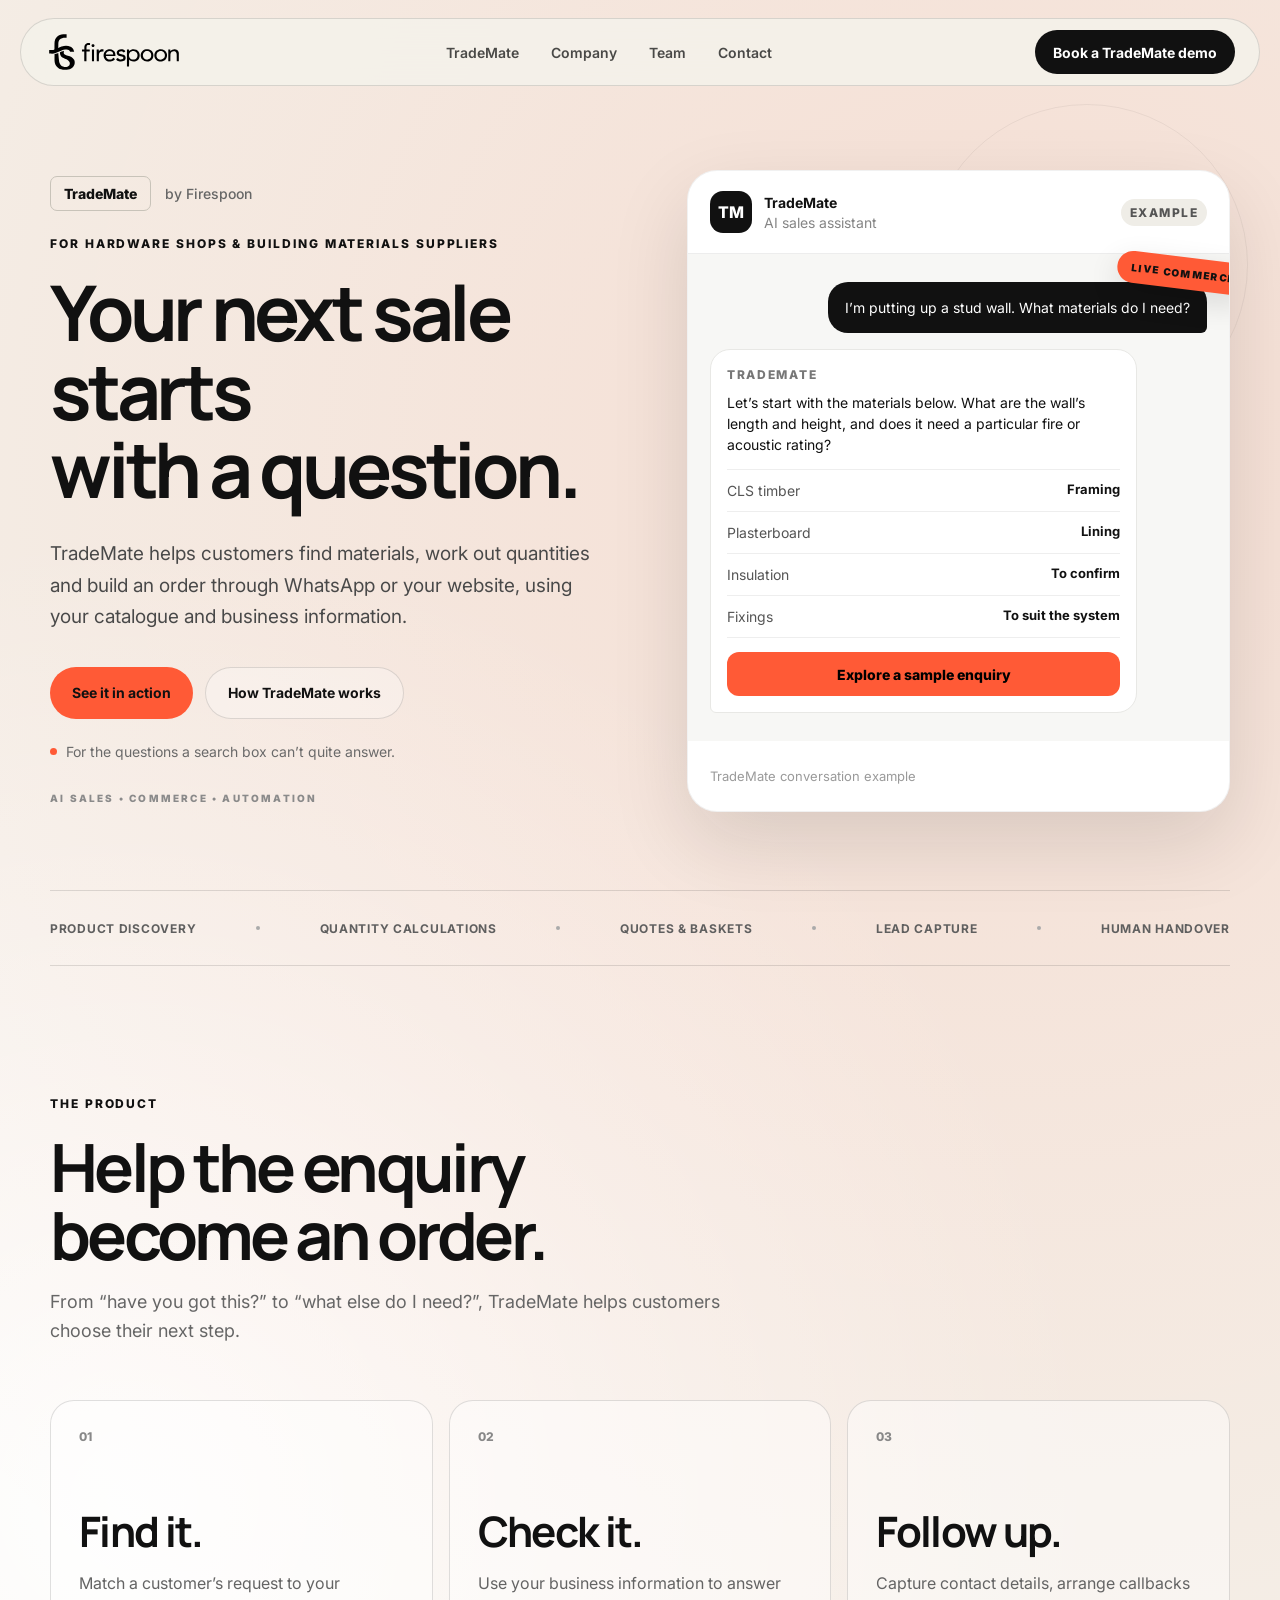
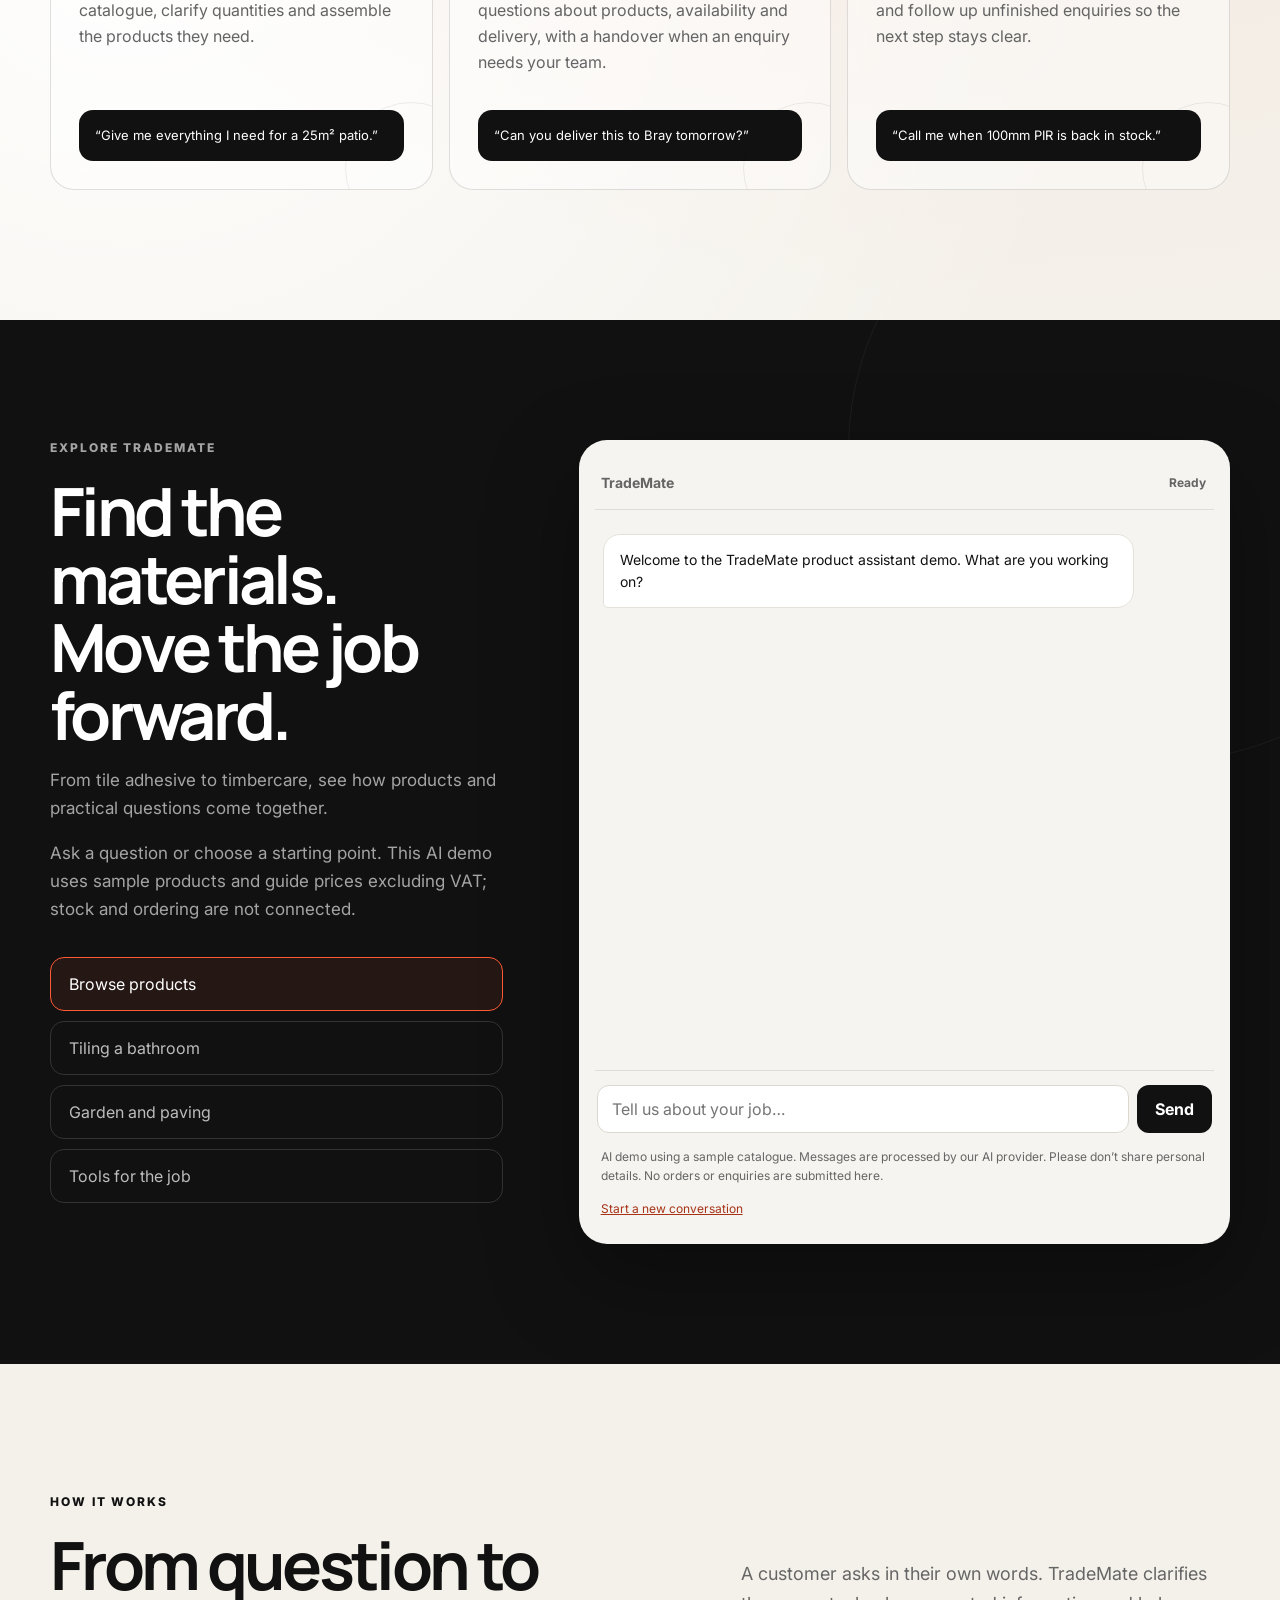
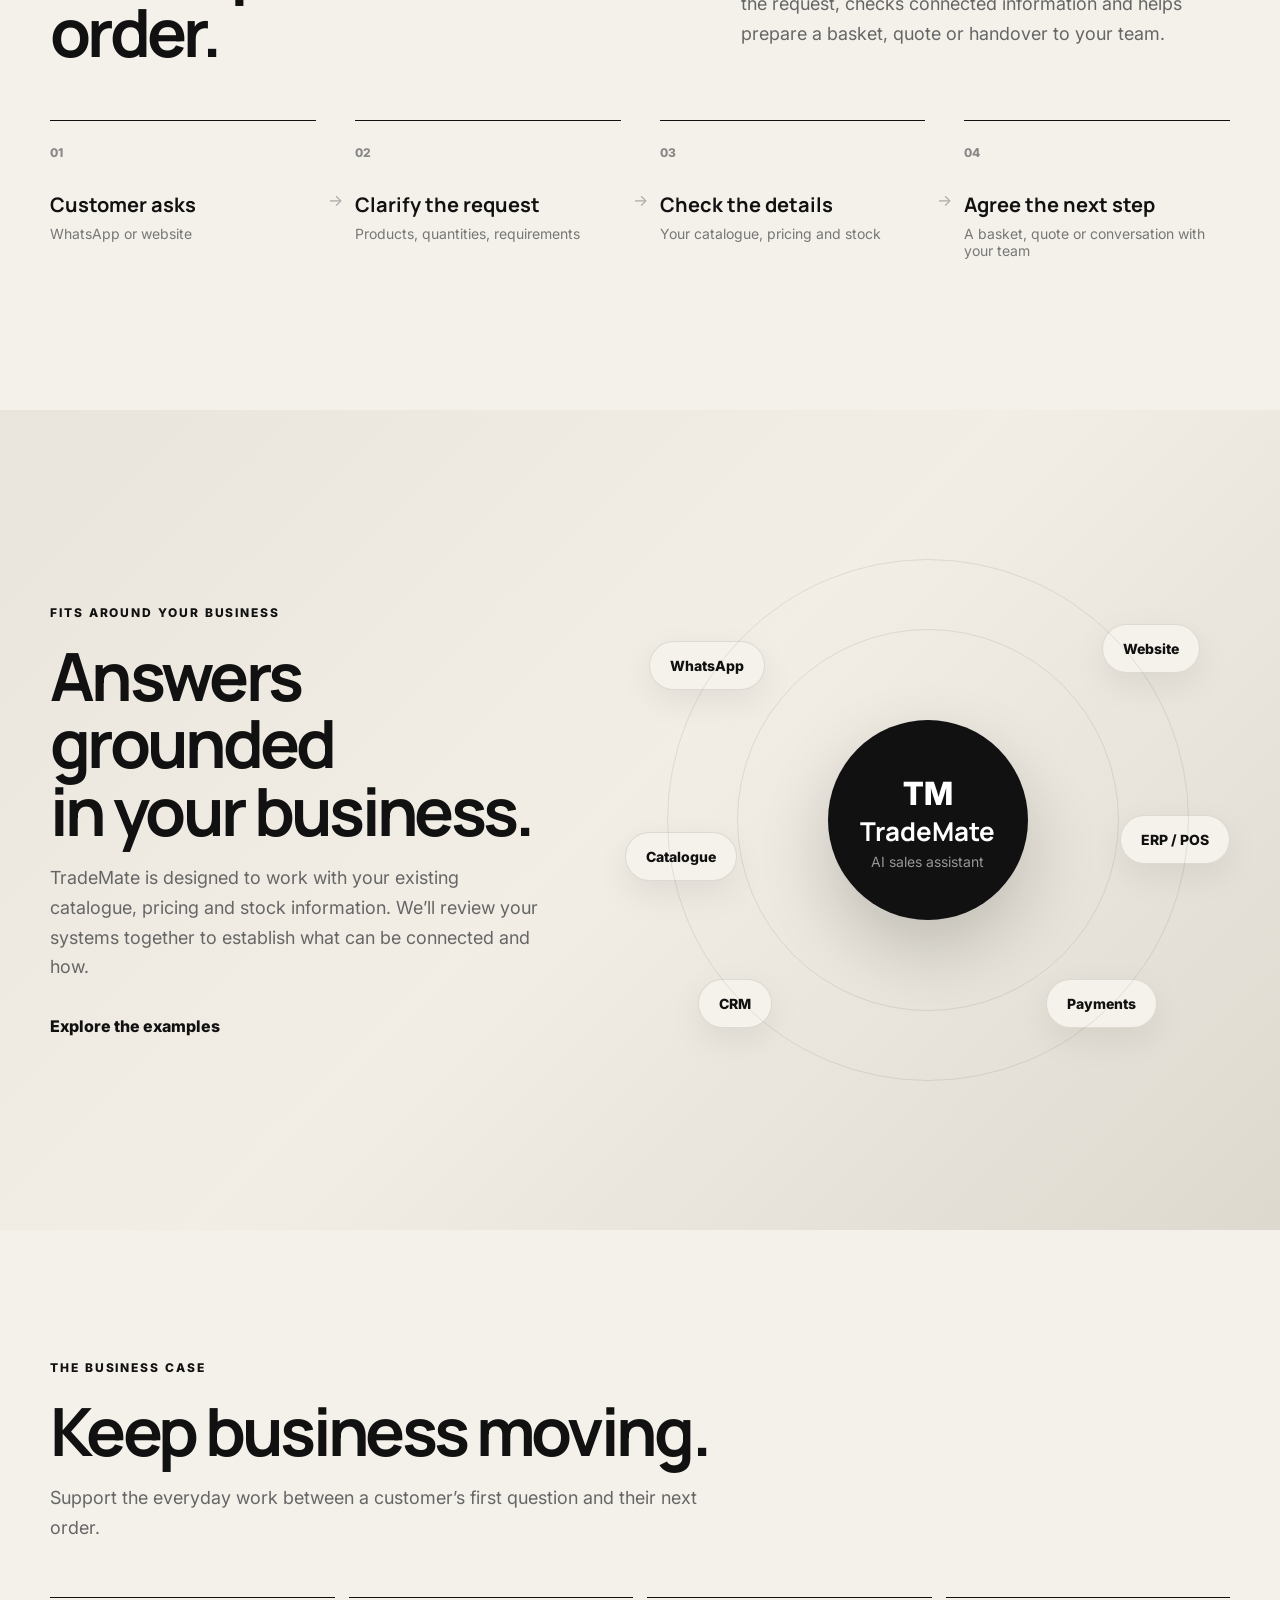
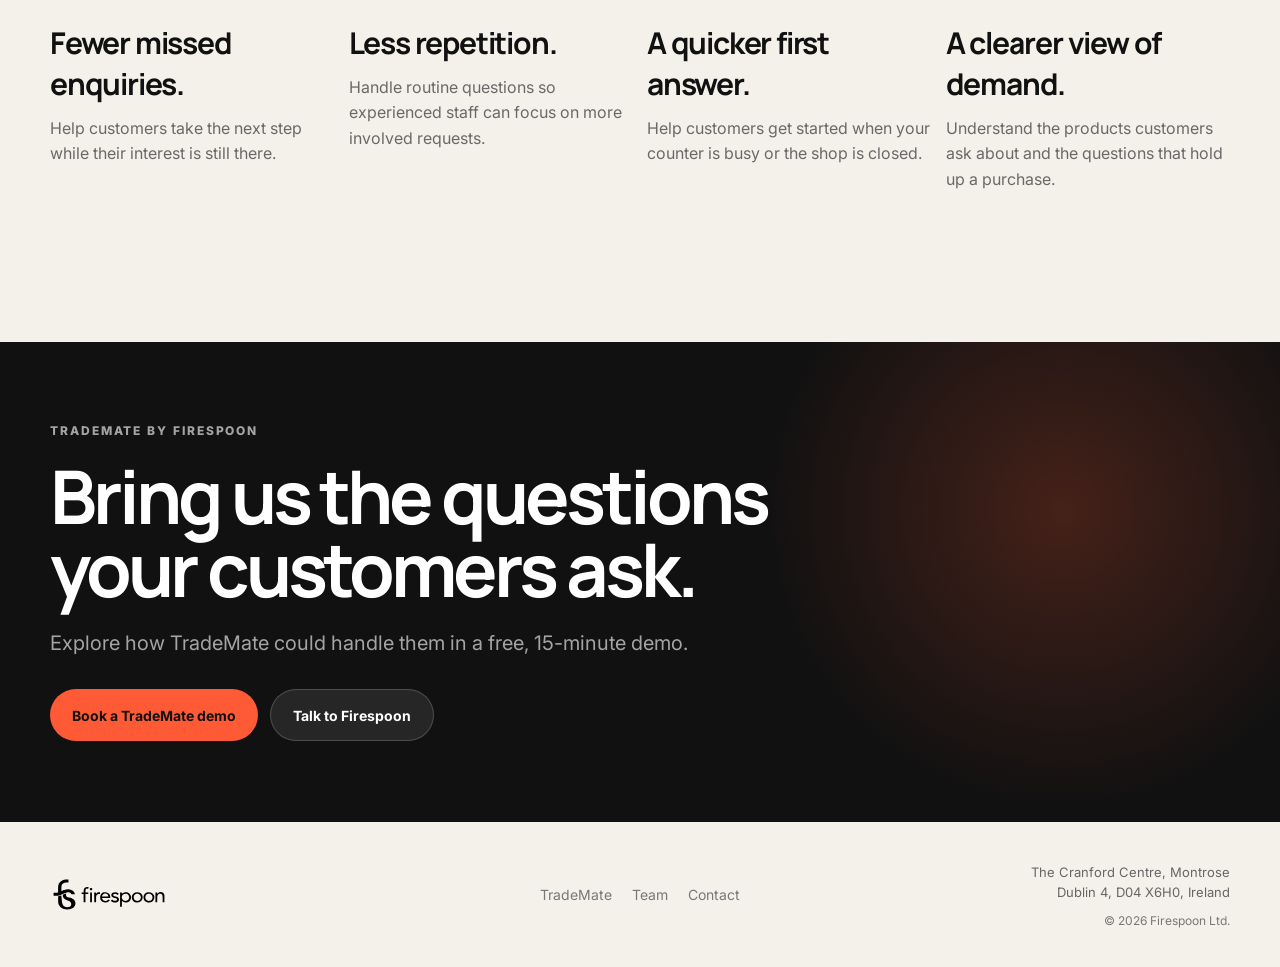
==== commit d8eab459: "Add files via upload" ====
--- a/trademate/index.html
+++ b/trademate/index.html
@@ -73,26 +73,26 @@
       <div class="shell demo-shell">
         <div class="demo-copy reveal">
           <div class="eyebrow light">Explore TradeMate</div>
-          <h2>Questions you know.<br>A new way to answer.</h2>
-          <p>Choose an enquiry to see how TradeMate could guide the conversation.</p>
-          <p class="demo-note">Interactive examples with sample products, prices and availability. Responses are prepared, not generated live.</p><div class="prompt-list" role="group" aria-label="Demo prompts">
-            <button class="prompt active" data-scenario="patio" type="button">I need materials for a 25m² patio</button>
-            <button class="prompt" data-scenario="insulation" type="button">Have you got 100mm PIR?</button>
-            <button class="prompt" data-scenario="repeat" type="button">I bought this last month — send me the same again</button>
-            <button class="prompt" data-scenario="alternative" type="button">What’s the cheaper alternative?</button>
+          <h2>Find the materials.<br>Move the job forward.</h2>
+          <p>From tile adhesive to timbercare, see how products and practical questions come together.</p>
+          <p class="demo-note" id="chat-description">Browse a sample catalogue from our trade-counter assistant. Prices are illustrative, excluding VAT; stock and ordering are not connected.</p>
+          <div class="prompt-list" role="group" aria-label="Browse sample products">
+            <button class="prompt active" data-topic="all" type="button" aria-pressed="true">Browse products</button>
+            <button class="prompt" data-topic="tiling" type="button" aria-pressed="false">Tiling a bathroom</button>
+            <button class="prompt" data-topic="garden" type="button" aria-pressed="false">Garden and paving</button>
+            <button class="prompt" data-topic="tools" type="button" aria-pressed="false">Tools for the job</button>
           </div>
         </div>
-
         <div class="demo-panel reveal reveal-delay">
-          <div class="demo-toolbar">
-            <div><span class="status-dot"></span> TradeMate · illustrative demo</div>
-            <span id="demo-status">Ready</span>
-          </div>
-          <div class="demo-chat" id="demo-chat" aria-live="polite"></div>
-          <div class="demo-composer">
-            <input id="demo-input" type="text" value="I need materials for a 25m² patio" aria-label="Demo question" />
-            <button id="demo-send" aria-label="Send demo question" type="button">Send</button>
-          </div>
+          <div class="demo-toolbar"><strong>TradeMate</strong><span id="demo-status" role="status">Catalogue preview</span></div>
+          <div class="demo-chat" id="demo-chat" role="log" aria-label="TradeMate conversation" aria-live="polite"></div>
+          <form class="demo-composer" id="chat-form" hidden>
+            <input id="demo-input" type="text" maxlength="2000" placeholder="Tell us about your job…" aria-label="Your message to TradeMate" autocomplete="off" aria-describedby="chat-privacy" />
+            <button id="demo-send" type="submit">Send</button>
+          </form>
+          <p class="chat-caption" id="chat-privacy">Live chat is not available in this preview. <button class="chat-book js-open-demo-modal" type="button">Book a guided demo</button></p>
+          <button id="chat-reset" class="chat-reset" type="button" hidden>Start a new conversation</button>
+          <noscript><p>Enable JavaScript to browse the catalogue, or email info@firespoon.ie for a demo.</p></noscript>
         </div>
       </div>
     </section>
@@ -165,4 +165,4 @@
         </div>
       </div>
     </section>
-  </main><footer class="footer shell"><a class="footer-brand" href="/" aria-label="Firespoon home"><img src="/firespoon-wordmark.svg" alt="Firespoon" width="118" height="37"></a><nav class="footer-nav" aria-label="Footer navigation"><a href="/trademate/">TradeMate</a><a href="/#team">Team</a><a href="mailto:info@firespoon.ie">Contact</a></nav><div class="footer-details"><address>The Cranford Centre, Montrose<br>Dublin 4, D04 X6H0, Ireland</address><p>© <span id="year"></span> Firespoon Ltd.</p></div></footer><dialog class="dialog-native" id="demo-modal" aria-labelledby="modal-title"><div class="modal-content"><button class="modal-close-btn" type="button" aria-label="Close booking form">×</button><div id="form-view"><h2 id="modal-title">See TradeMate at work.</h2><p>Tell us a little about your business. We’ll arrange a free, 15-minute demo.</p><form id="demo-form"><div class="form-group"><label for="name">Full name</label><input id="name" name="name" autocomplete="name" required maxlength="120"></div><div class="form-group"><label for="email">Work email</label><input id="email" name="email" type="email" autocomplete="email" required maxlength="254"></div><div class="form-group"><label for="phone">Phone number</label><input id="phone" name="phone" type="tel" autocomplete="tel" required maxlength="40"></div><div class="form-group"><label for="company-input">Business name</label><input id="company-input" name="company" autocomplete="organization" required maxlength="200"></div><button class="modal-submit-btn" id="submit-btn" type="submit">Request a TradeMate demo</button><p id="form-status" role="status"></p><p class="privacy-note">Your details will be sent to Firespoon to arrange your demo. Prefer email? <a href="mailto:info@firespoon.ie">info@firespoon.ie</a></p></form></div><div id="success-view" hidden><h2>Thank you.</h2><p>We’ve received your request. The Firespoon team will contact you to arrange a TradeMate demo.</p><button class="btn btn-dark" id="modal-done-btn" type="button">Done</button></div></div></dialog><script src="/site.js" defer></script><script src="/demo.js" defer></script></body></html>+  </main><footer class="footer shell"><a class="footer-brand" href="/" aria-label="Firespoon home"><img src="/firespoon-wordmark.svg" alt="Firespoon" width="118" height="37"></a><nav class="footer-nav" aria-label="Footer navigation"><a href="/trademate/">TradeMate</a><a href="/#team">Team</a><a href="mailto:info@firespoon.ie">Contact</a></nav><div class="footer-details"><address>The Cranford Centre, Montrose<br>Dublin 4, D04 X6H0, Ireland</address><p>© <span id="year"></span> Firespoon Ltd.</p></div></footer><dialog class="dialog-native" id="demo-modal" aria-labelledby="modal-title"><div class="modal-content"><button class="modal-close-btn" type="button" aria-label="Close booking form">×</button><div id="form-view"><h2 id="modal-title">See TradeMate at work.</h2><p>Tell us a little about your business. We’ll arrange a free, 15-minute demo.</p><form id="demo-form"><div class="form-group"><label for="name">Full name</label><input id="name" name="name" autocomplete="name" required maxlength="120"></div><div class="form-group"><label for="email">Work email</label><input id="email" name="email" type="email" autocomplete="email" required maxlength="254"></div><div class="form-group"><label for="phone">Phone number</label><input id="phone" name="phone" type="tel" autocomplete="tel" required maxlength="40"></div><div class="form-group"><label for="company-input">Business name</label><input id="company-input" name="company" autocomplete="organization" required maxlength="200"></div><button class="modal-submit-btn" id="submit-btn" type="submit">Request a TradeMate demo</button><p id="form-status" role="status"></p><p class="privacy-note">Your details will be sent to Firespoon to arrange your demo. Prefer email? <a href="mailto:info@firespoon.ie">info@firespoon.ie</a></p></form></div><div id="success-view" hidden><h2>Thank you.</h2><p>We’ve received your request. The Firespoon team will contact you to arrange a TradeMate demo.</p><button class="btn btn-dark" id="modal-done-btn" type="button">Done</button></div></div></dialog><script src="/site.js" defer></script><script src="/demo.js" type="module"></script></body></html>
--- a/styles.css
+++ b/styles.css
@@ -577,7 +577,12 @@
   font-weight: 800;
 }
 
-html{scroll-padding-top:110px}a:focus-visible,button:focus-visible,input:focus-visible{outline:3px solid #e54a25;outline-offset:4px}.reveal{opacity:1;transform:none}.skip-link{position:absolute;top:-90px;left:20px;background:white;color:#111;padding:15px;z-index:200}.skip-link:focus{top:12px}.company-hero{padding:110px 0 105px;max-width:1180px}.company-hero h1{font-family:Manrope,Inter,sans-serif;font-size:clamp(48px,7.5vw,100px);line-height:1.03;letter-spacing:-.055em;max-width:1000px;margin:0}.company-hero h1 em{font-style:normal;color:#e64b29}.company-hero p{font-size:21px;line-height:1.65;max-width:670px;color:#555;margin:30px 0}.product-intro{background:#111;color:#fff;padding:85px 0}.product-intro-grid{display:grid;grid-template-columns:1fr 1fr;gap:70px;align-items:center}.product-name{font-family:Manrope,Inter,sans-serif;font-size:clamp(45px,6vw,78px);font-weight:800;letter-spacing:-.05em;line-height:1.1;margin:16px 0}.product-intro p{font-size:18px;line-height:1.7;color:#bcbcbc;max-width:500px}.product-intro h3{font-size:28px;line-height:1.25;letter-spacing:-.03em}.product-intro .conversation-card{color:#111;box-shadow:none}.product-intro .chat-window{min-height:280px}.product-intro .hero-actions{flex-wrap:wrap}.product-byline{font-size:14px;color:#666;letter-spacing:0;font-weight:500}.product-intro .product-byline{color:#bcbcbc}.principles{display:grid;grid-template-columns:repeat(3,1fr);gap:35px;margin-top:45px}.principles article{border-top:1px solid #bbb;padding-top:23px}.principles h3{font-size:24px;letter-spacing:-.03em}.principles p{font-size:16px;line-height:1.7;color:#666}.team-section{padding:95px 0;background:#e7e3da}.team-grid{display:grid;grid-template-columns:repeat(3,minmax(0,1fr));gap:40px}.team-card{border-top:1px solid #c5c0b6;padding:28px 0 14px}.team-card h3{font-size:25px;letter-spacing:-.04em;margin:0 0 8px}.team-role{font-size:14px;font-weight:600;color:#555}.team-card p{font-size:16px;line-height:1.6;color:#686868}.company-contact{padding:90px 0}.company-contact h2{font-size:clamp(35px,5vw,60px);letter-spacing:-.05em;margin:0 0 20px}.company-contact p{font-size:18px;color:#666}.product-nav{display:flex;align-items:center;gap:14px;margin-bottom:25px;flex-wrap:wrap}.product-tag{font-size:14px;font-weight:800;border:1px solid #c8c3b9;padding:8px 13px;border-radius:7px}.product-hero h1{font-size:clamp(48px,6vw,84px);line-height:1.02}.live-badge{font-size:12px;background:#efede7;color:#555}.ai-label,.feature-num,.flow-step span,.scene-caption{font-size:12px}.conversation-identity span,.system-core span,.system-node,.demo-toolbar{font-size:14px}.scene-caption{color:#777;margin-top:15px;line-height:1.6}.demo-composer{flex-wrap:wrap}.demo-composer input{min-width:160px}.footer{gap:24px}.footer-nav{display:flex;gap:20px;font-size:14px;justify-content:center}.mini-button{justify-content:center}.team-section .section-heading p{max-width:650px}.hero-note{font-size:14px}.flow-step p{font-size:14px}.system-node{white-space:nowrap}.system-core strong{font-size:26px}.dialog-native{border:0;padding:0;background:transparent;width:min(500px,calc(100% - 32px));max-height:90vh;color:#111}.dialog-native::backdrop{background:#0008;backdrop-filter:blur(4px)}.dialog-native .modal-content{width:100%;max-width:100%;margin:0;transform:none;max-height:85vh;overflow:auto}.dialog-native .form-group input{font-size:16px}.privacy-note{font-size:12px;color:#666;line-height:1.6}.demo-note{font-size:14px;color:#bbb;line-height:1.6}.mobile-menu:not(.active){display:none}.btn:disabled{opacity:.6;cursor:wait}.closing-inner{min-height:480px}.closing h2{font-size:clamp(40px,6vw,74px)}
+html{scroll-padding-top:110px}a:focus-visible,button:focus-visible,input:focus-visible{outline:3px solid #e54a25;outline-offset:4px}.reveal{opacity:1;transform:none}.skip-link{position:absolute;top:-90px;left:20px;background:white;color:#111;padding:15px;z-index:200}.skip-link:focus{top:12px}.company-hero{padding:110px 0 105px;max-width:1180px}.company-hero h1{font-family:Manrope,Inter,sans-serif;font-size:clamp(48px,7.5vw,100px);line-height:1.03;letter-spacing:-.055em;max-width:1000px;margin:0}.company-hero h1 em{font-style:normal;color:#e64b29}.company-hero p{font-size:21px;line-height:1.65;max-width:670px;color:#555;margin:30px 0}.product-intro{background:#111;color:#fff;padding:85px 0}.product-intro-grid{display:grid;grid-template-columns:1fr 1fr;gap:70px;align-items:center}.product-name{font-family:Manrope,Inter,sans-serif;font-size:clamp(45px,6vw,78px);font-weight:800;letter-spacing:-.05em;line-height:1.1;margin:16px 0}.product-intro p{font-size:18px;line-height:1.7;color:#bcbcbc;max-width:500px}.product-intro h3{font-size:28px;line-height:1.25;letter-spacing:-.03em}.product-intro .conversation-card{color:#111;box-shadow:none}.product-intro .chat-window{min-height:280px}.product-intro .hero-actions{flex-wrap:wrap}.product-byline{font-size:14px;color:#666;letter-spacing:0;font-weight:500}.product-intro .product-byline{color:#bcbcbc}.principles{display:grid;grid-template-columns:repeat(3,1fr);gap:35px;margin-top:45px}.principles article{border-top:1px solid #bbb;padding-top:23px}.principles h3{font-size:24px;letter-spacing:-.03em}.principles p{font-size:16px;line-height:1.7;color:#666}.team-section{padding:95px 0;background:#e7e3da}.team-grid{display:grid;grid-template-columns:repeat(4,minmax(0,1fr));gap:32px}.team-card{border-top:1px solid #c5c0b6;padding:28px 0 14px}.team-card h3{font-size:25px;letter-spacing:-.04em;margin:0 0 8px}.team-role{font-size:14px;font-weight:600;color:#555}.team-card p{font-size:16px;line-height:1.6;color:#686868}.company-contact{padding:90px 0}.company-contact h2{font-size:clamp(35px,5vw,60px);letter-spacing:-.05em;margin:0 0 20px}.company-contact p{font-size:18px;color:#666}.product-nav{display:flex;align-items:center;gap:14px;margin-bottom:25px;flex-wrap:wrap}.product-tag{font-size:14px;font-weight:800;border:1px solid #c8c3b9;padding:8px 13px;border-radius:7px}.product-hero h1{font-size:clamp(48px,6vw,84px);line-height:1.02}.live-badge{font-size:12px;background:#efede7;color:#555}.ai-label,.feature-num,.flow-step span,.scene-caption{font-size:12px}.conversation-identity span,.system-core span,.system-node,.demo-toolbar{font-size:14px}.scene-caption{color:#777;margin-top:15px;line-height:1.6}.demo-composer{flex-wrap:wrap}.demo-composer input{min-width:160px}.footer{gap:24px}.footer-nav{display:flex;gap:20px;font-size:14px;justify-content:center}.mini-button{justify-content:center}.team-section .section-heading p{max-width:650px}.hero-note{font-size:14px}.flow-step p{font-size:14px}.system-node{white-space:nowrap}.system-core strong{font-size:26px}.dialog-native{border:0;padding:0;background:transparent;width:min(500px,calc(100% - 32px));max-height:90vh;color:#111}.dialog-native::backdrop{background:#0008;backdrop-filter:blur(4px)}.dialog-native .modal-content{width:100%;max-width:100%;margin:0;transform:none;max-height:85vh;overflow:auto}.dialog-native .form-group input{font-size:16px}.privacy-note{font-size:12px;color:#666;line-height:1.6}.demo-note{font-size:14px;color:#bbb;line-height:1.6}.mobile-menu:not(.active){display:none}.btn:disabled{opacity:.6;cursor:wait}.closing-inner{min-height:480px}.closing h2{font-size:clamp(40px,6vw,74px)}
 @media(max-width:800px){.product-intro-grid{grid-template-columns:1fr;gap:40px}.team-grid,.principles{grid-template-columns:1fr}.company-hero{padding:65px 0}.company-hero p{font-size:18px}.product-intro{padding:65px 0}.system-map{max-width:100%;margin-inline:0;transform:none}.system-map:after{width:100%;height:370px}.system-map:before{width:80%;height:300px}.system-node{font-size:12px;padding:10px}.team-section{padding:65px 0}.footer{padding:35px 0;display:flex;flex-direction:column}.footer p{margin:0!important;text-align:center!important}}@media(prefers-reduced-motion:reduce){html{scroll-behavior:auto}*,*:before,*:after{animation:none!important;transition:none!important}}
 
 .office-address{margin-top:36px;font-style:normal;font-size:16px;line-height:1.7;color:#555}.office-label{display:block;font-size:12px;font-weight:700;letter-spacing:.08em;text-transform:uppercase;margin-bottom:8px;color:#222}.footer-details{text-align:right}.footer-details address{font-style:normal;font-size:13px;line-height:1.6;color:#666;margin-bottom:10px}.footer-details p{margin:0}@media(max-width:800px){.footer-details{text-align:center}}
+
+@media(min-width:801px) and (max-width:1100px){.team-grid{grid-template-columns:repeat(2,minmax(0,1fr))}}
+
+/* Shared catalogue and conversational demo, consistent across screen sizes. */
+.demo-shell{align-items:start}.demo-panel{min-width:0;transform:none}.demo-chat{height:560px;max-height:70dvh;min-height:320px;overflow-y:auto;overscroll-behavior:contain}.demo-msg{white-space:pre-wrap;overflow-wrap:anywhere}.chat-products{display:grid;grid-template-columns:repeat(2,minmax(0,1fr));gap:12px}.chat-product{padding:14px;background:#fff;border:1px solid #e2ded6;border-radius:16px;min-width:0}.chat-product img{display:block;width:100%;height:130px;object-fit:contain;background:#fff;border-radius:8px;margin-bottom:12px}.chat-product h3{font-size:15px;line-height:1.4;margin:0 0 8px;letter-spacing:-.02em}.chat-product p{font-size:13px;line-height:1.5;color:#666;margin:0 0 12px}.chat-product strong{display:block;font-size:15px}.chat-product small{display:block;color:#666;font-size:11px;margin-top:5px}.chat-caption{font-size:12px;line-height:1.6;color:#666;margin:14px 6px 3px}.chat-book,.chat-reset{border:0;background:none;padding:0;color:#a83317;text-decoration:underline;font:inherit;cursor:pointer}.chat-reset{font-size:12px;margin:12px 6px}.demo-composer[hidden],.chat-reset[hidden]{display:none}.demo-composer input{font-size:16px;min-width:0;width:100%}.demo-composer{flex-wrap:nowrap}.prompt:disabled{opacity:.6;cursor:wait}.demo-toolbar{gap:12px;flex-wrap:wrap}.demo-toolbar #demo-status{font-size:12px}@media(max-width:600px){.demo-panel{padding:12px;border-radius:20px}.demo-chat{padding:14px 0;height:520px}.chat-products{gap:8px}.chat-product{padding:10px}.chat-product img{height:100px}.chat-product h3{font-size:14px}.demo-shell{gap:28px}}@media(max-width:360px){.chat-products{grid-template-columns:1fr}}
